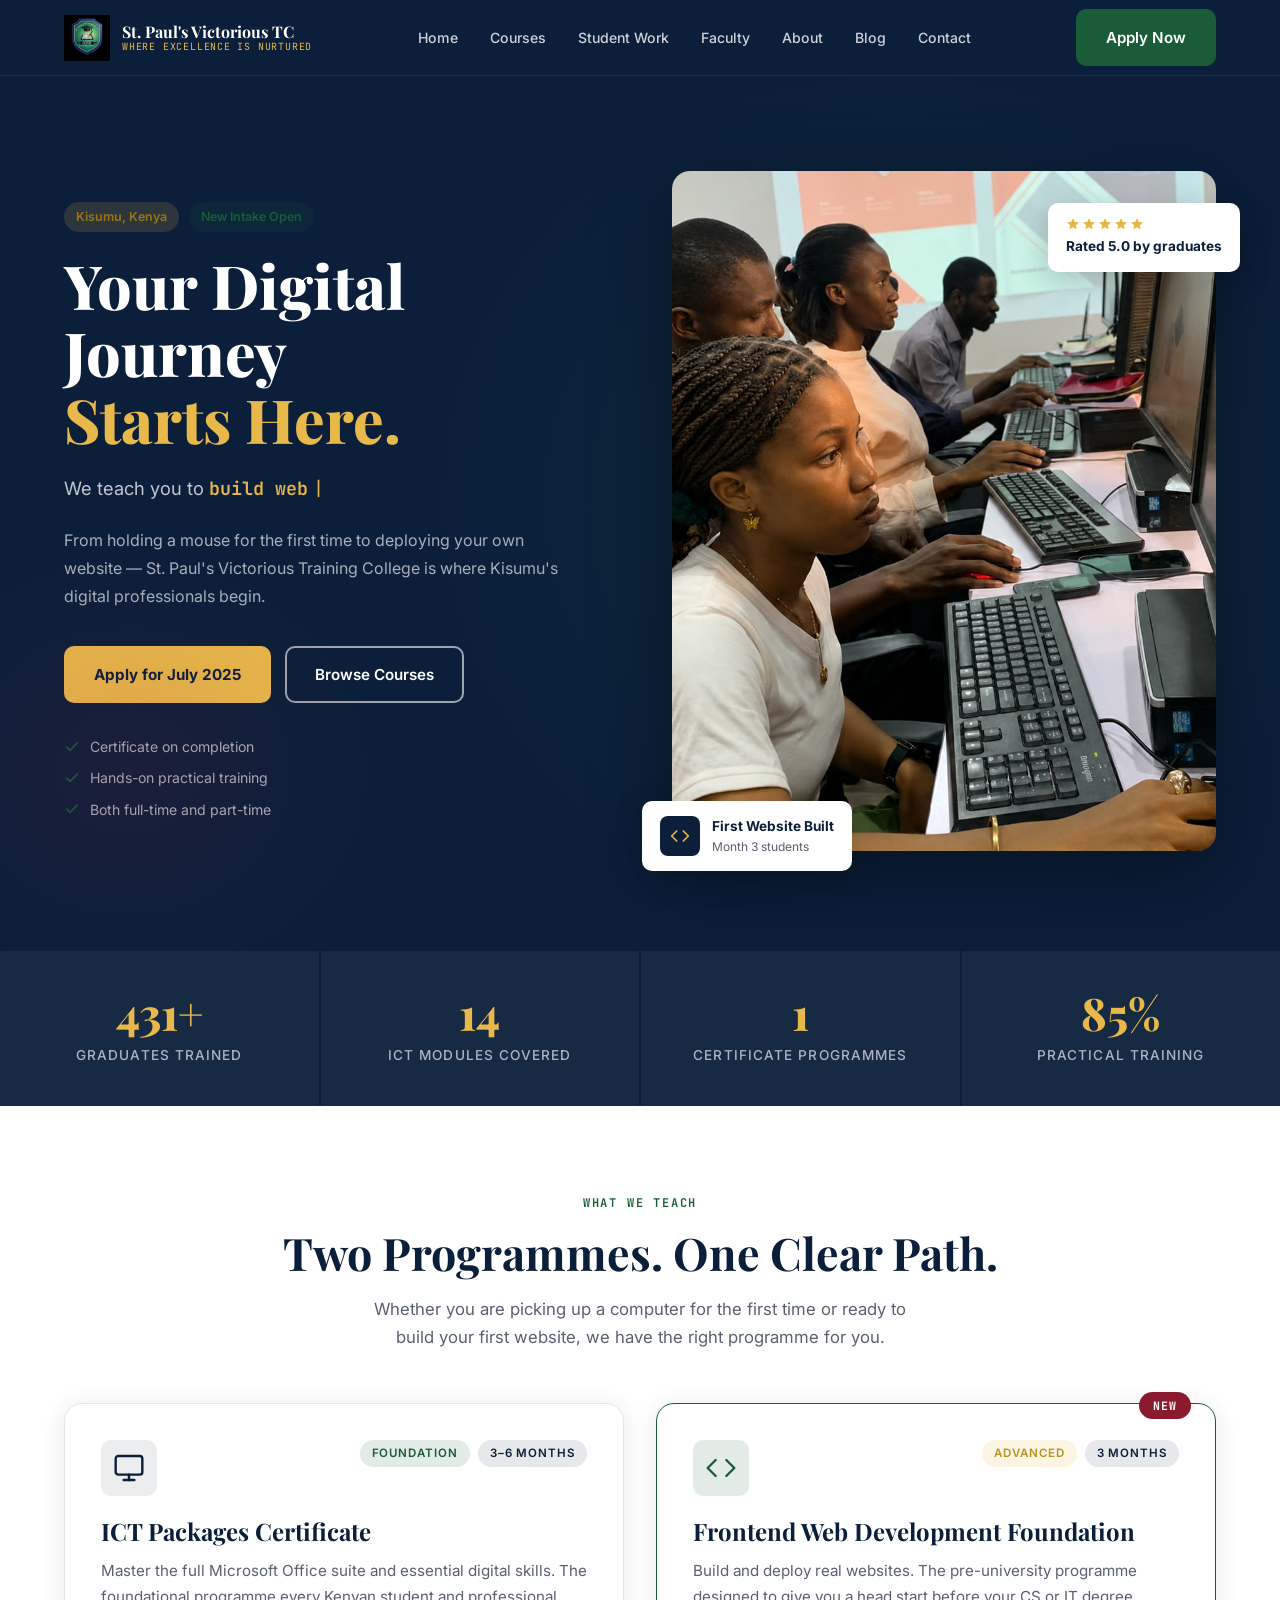
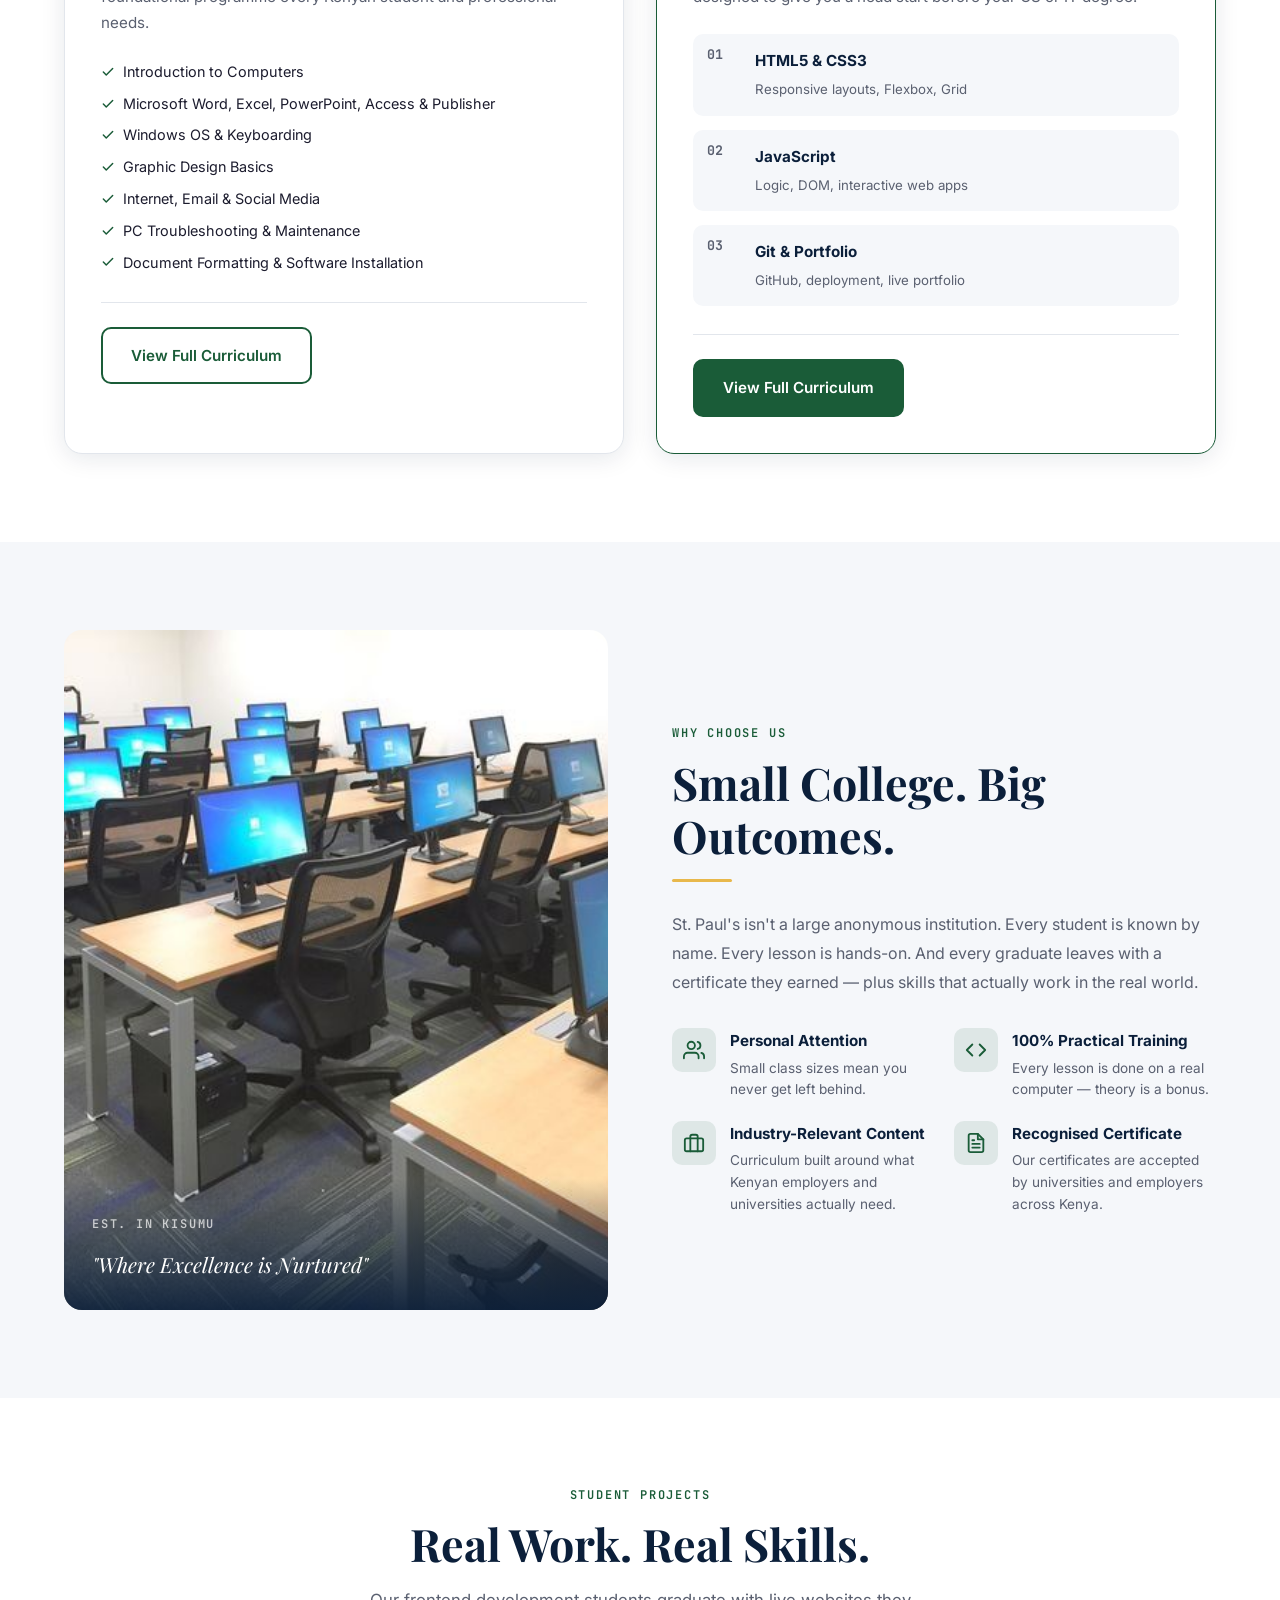
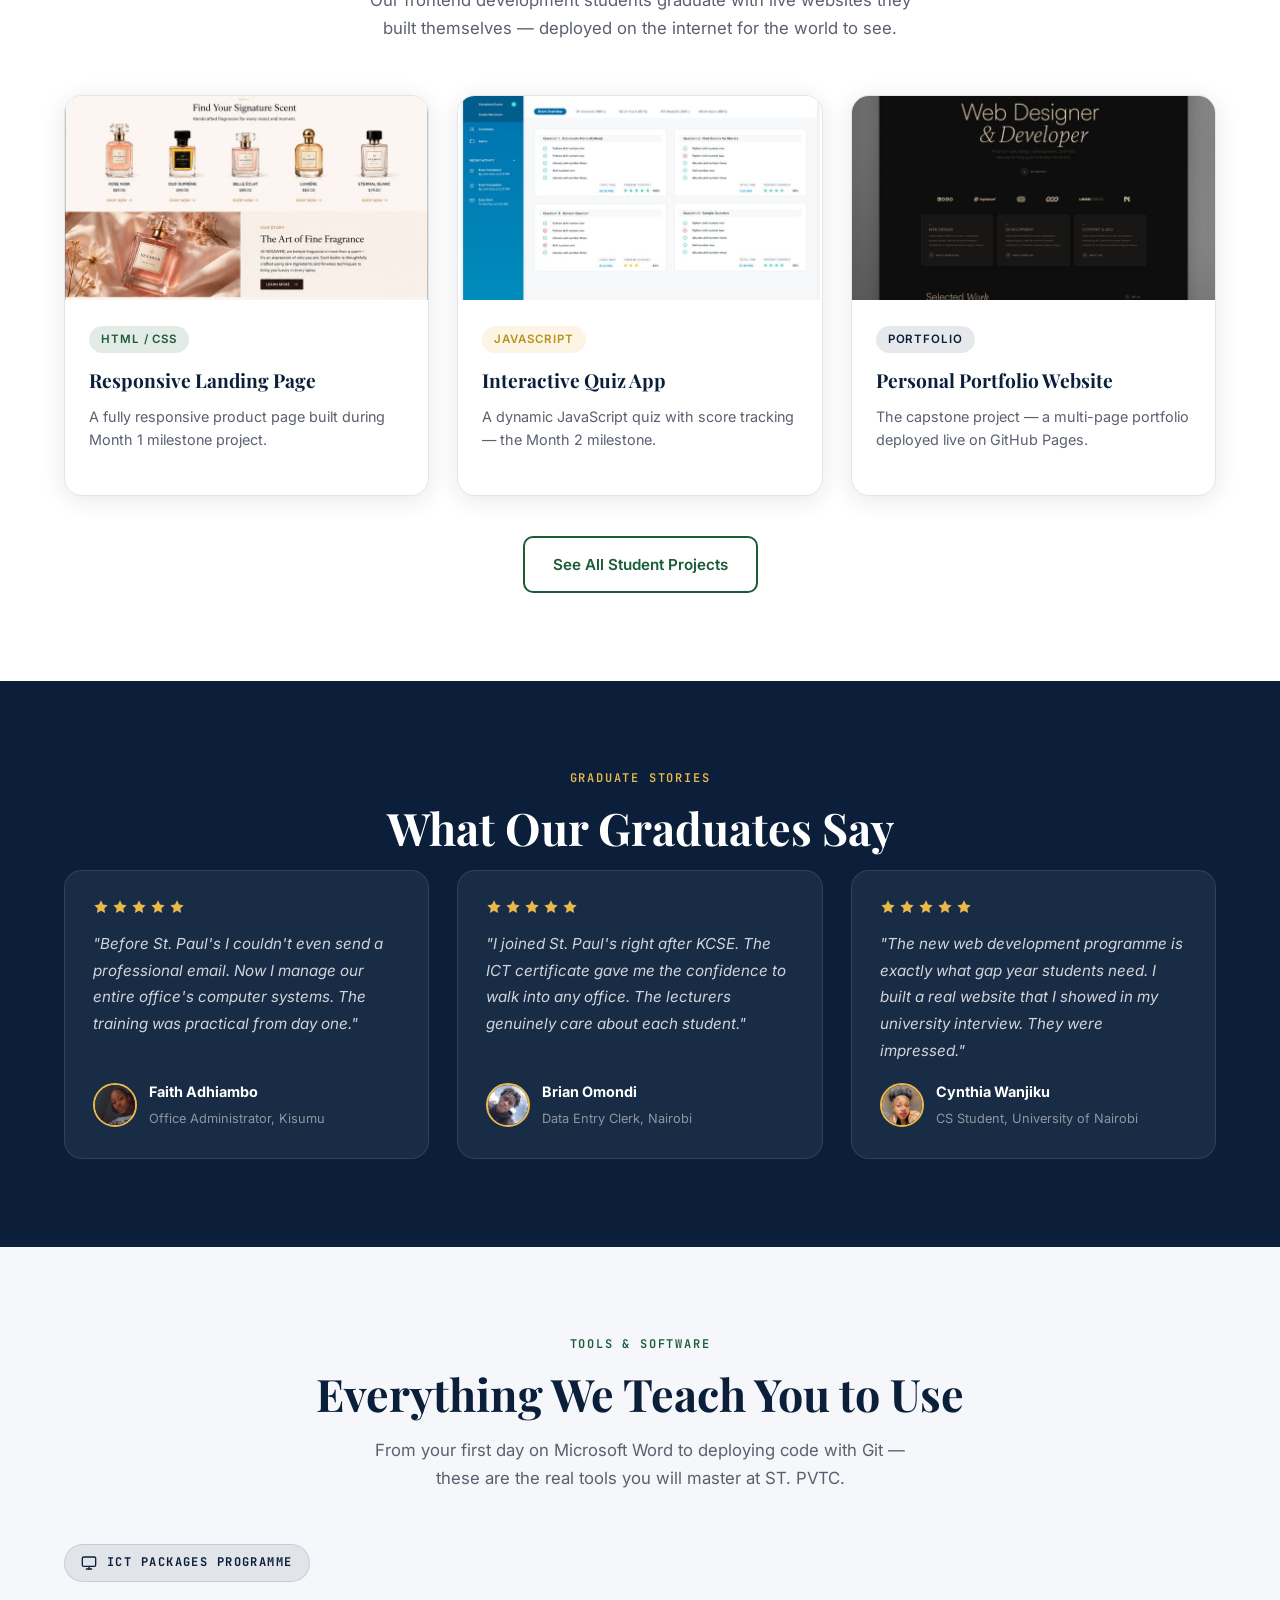
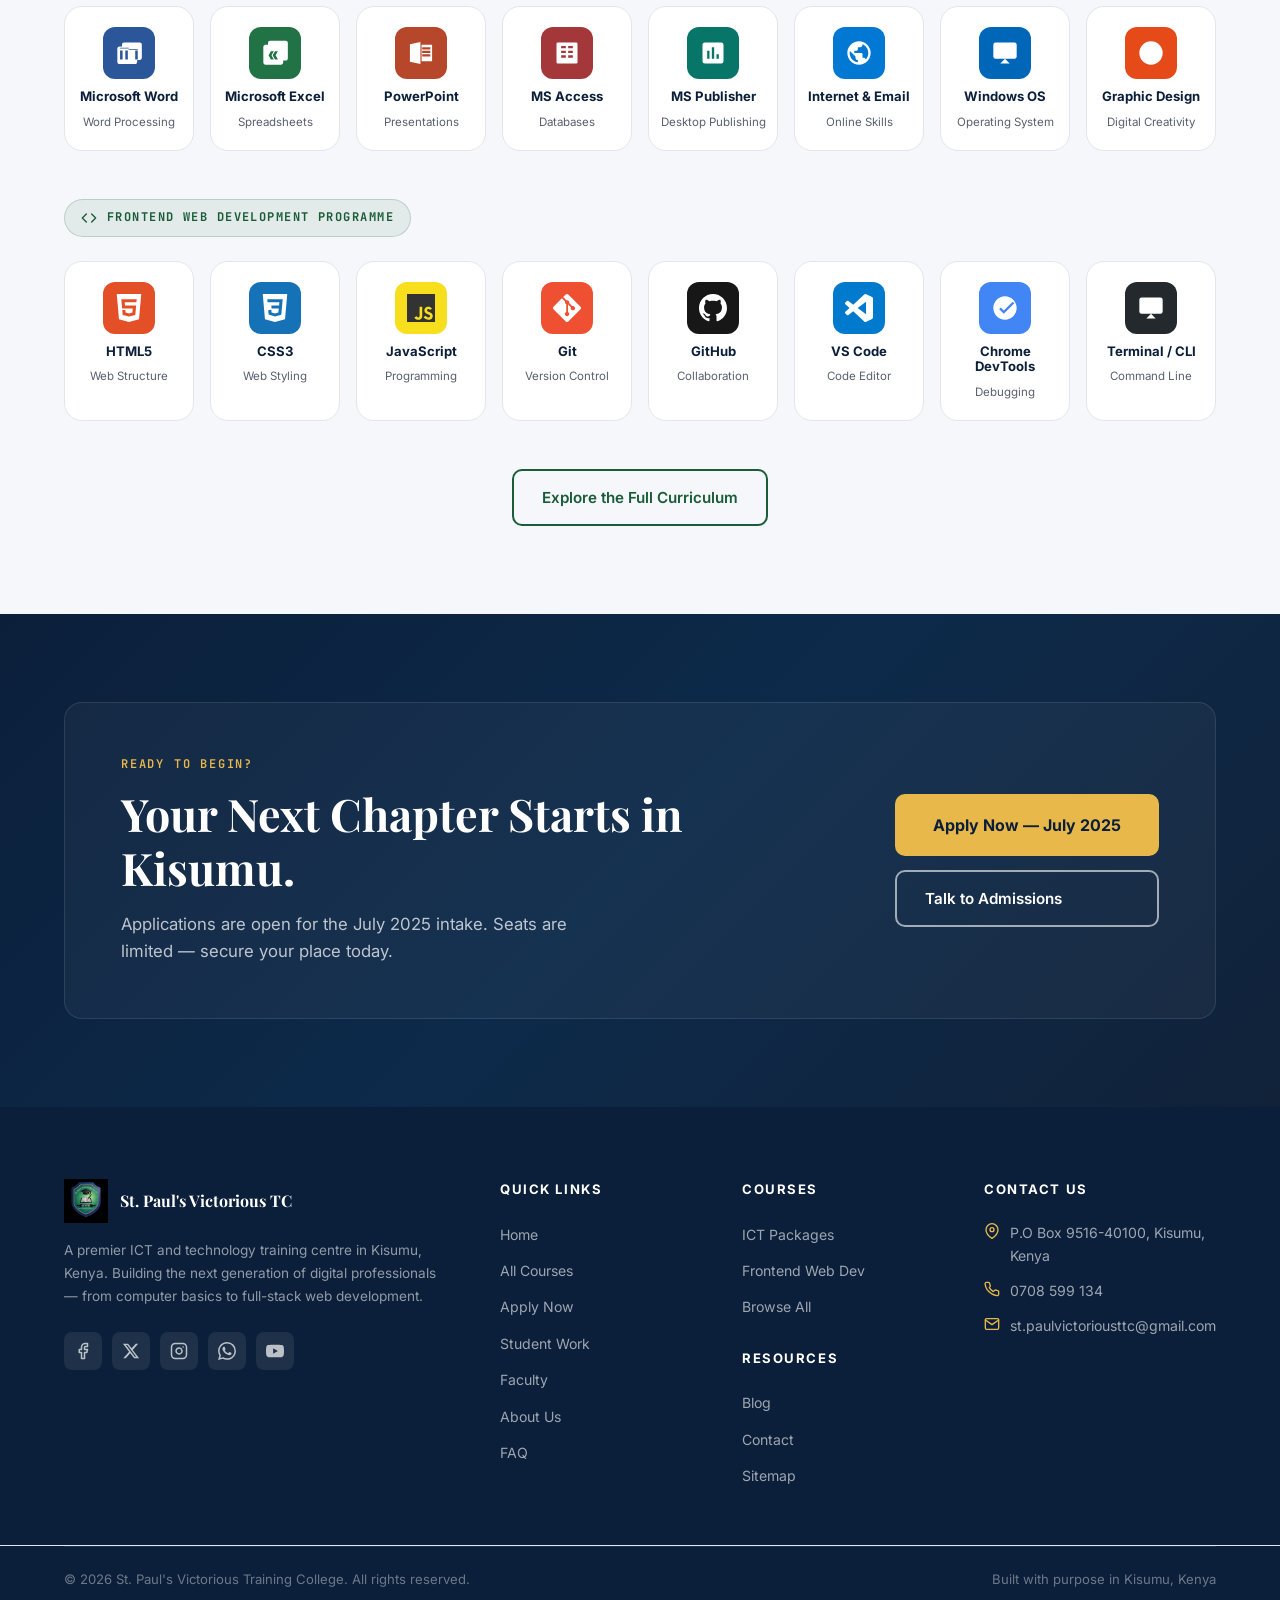
==== index.html @ 4e2abb8d "Initial commit: ST. PVTC website" ====
<!DOCTYPE html>
<html lang="en">
<head>
  <meta charset="UTF-8">
  <meta name="viewport" content="width=device-width, initial-scale=1.0">
  <meta name="description" content="St. Paul's Victorious Training College — Kisumu's premier ICT and web development training centre. Learn computer packages, frontend web development, and digital skills. Where Excellence is Nurtured.">
  <meta name="keywords" content="computer training Kisumu, ICT courses Kenya, web development course Kisumu, frontend development training, computer packages Kisumu, St Paul's Victorious Training College">
  <meta name="author" content="St. Paul's Victorious Training College">
  <meta property="og:title" content="St. Paul's Victorious Training College | ICT & Web Development Training, Kisumu">
  <meta property="og:description" content="From computer basics to building real websites. Kisumu's most ambitious training centre for digital skills and web development.">
  <meta property="og:type" content="website">
  <meta property="og:url" content="https://stpvtc.ac.ke">
  <meta name="robots" content="index, follow">
  <link rel="canonical" href="https://stpvtc.ac.ke">
  <title>St. Paul's Victorious Training College | ICT & Web Development Training, Kisumu</title>
  <link rel="icon" type="image/png" href="images/badge.png">
  <link rel="stylesheet" href="css/global.css">
  <link rel="stylesheet" href="css/home.css">
  <script type="application/ld+json">
  {
    "@context": "https://schema.org",
    "@type": "EducationalOrganization",
    "name": "St. Paul's Victorious Training College",
    "alternateName": "ST. PVTC",
    "url": "https://stpvtc.ac.ke",
    "logo": "https://stpvtc.ac.ke/images/badge.png",
    "description": "Premier ICT and web development training centre in Kisumu, Kenya.",
    "address": {
      "@type": "PostalAddress",
      "streetAddress": "P.O Box 9516-40100",
      "addressLocality": "Kisumu",
      "addressCountry": "KE"
    },
    "telephone": "+254708599134",
    "email": "st.paulvictoriousttc@gmail.com",
    "sameAs": ["FACEBOOK_URL", "INSTAGRAM_URL", "TWITTER_URL"]
  }
  </script>
</head>
<body>

<div id="nav-placeholder"></div>

<!-- ══════════ HERO ══════════ -->
<section class="hero" aria-label="Hero section">
  <div class="hero__bg" aria-hidden="true"></div>
  <div class="container hero__inner">
    <div class="hero__content">
      <div class="hero__badge">
        <span class="badge badge--gold">Kisumu, Kenya</span>
        <span class="badge badge--green">New Intake Open</span>
      </div>
      <h1 class="hero__title">
        Your Digital Journey<br>
        <span class="hero__title-accent">Starts Here.</span>
      </h1>
      <p class="hero__typewriter-wrap">
        <span class="hero__typewriter-prefix">We teach you to </span>
        <span id="heroTypewriter" class="hero__typewriter" aria-live="polite"></span>
        <span class="hero__cursor" aria-hidden="true">|</span>
      </p>
      <p class="hero__sub">From holding a mouse for the first time to deploying your own website — St. Paul's Victorious Training College is where Kisumu's digital professionals begin.</p>
      <div class="hero__actions">
        <a href="pages/apply.html" class="btn btn-gold">Apply for July 2025</a>
        <a href="pages/courses.html" class="btn btn-outline">Browse Courses</a>
      </div>
      <div class="hero__trust">
        <div class="hero__trust-item">
          <svg width="16" height="16" viewBox="0 0 24 24" fill="none" stroke="currentColor" stroke-width="2.5" stroke-linecap="round" stroke-linejoin="round" aria-hidden="true"><polyline points="20 6 9 17 4 12"/></svg>
          <span>Certificate on completion</span>
        </div>
        <div class="hero__trust-item">
          <svg width="16" height="16" viewBox="0 0 24 24" fill="none" stroke="currentColor" stroke-width="2.5" stroke-linecap="round" stroke-linejoin="round" aria-hidden="true"><polyline points="20 6 9 17 4 12"/></svg>
          <span>Hands-on practical training</span>
        </div>
        <div class="hero__trust-item">
          <svg width="16" height="16" viewBox="0 0 24 24" fill="none" stroke="currentColor" stroke-width="2.5" stroke-linecap="round" stroke-linejoin="round" aria-hidden="true"><polyline points="20 6 9 17 4 12"/></svg>
          <span>Both full-time and part-time</span>
        </div>
      </div>
    </div>
    <div class="hero__visual" aria-hidden="true">
      <div class="hero__img-wrap">
        <img src="images/hero-student.jpg" alt="Student learning web development at St. Paul's Victorious Training College" class="hero__img" loading="eager">
        <div class="hero__float-card hero__float-card--1">
          <div class="hero__float-icon">
            <svg width="20" height="20" viewBox="0 0 24 24" fill="none" stroke="currentColor" stroke-width="2" stroke-linecap="round" stroke-linejoin="round"><polyline points="16 18 22 12 16 6"/><polyline points="8 6 2 12 8 18"/></svg>
          </div>
          <div>
            <div class="hero__float-label">First Website Built</div>
            <div class="hero__float-sub">Month 3 students</div>
          </div>
        </div>
        <div class="hero__float-card hero__float-card--2">
          <div class="hero__float-stars" aria-label="5 stars">
            <svg width="14" height="14" viewBox="0 0 24 24" fill="#E8B84B" aria-hidden="true"><polygon points="12 2 15.09 8.26 22 9.27 17 14.14 18.18 21.02 12 17.77 5.82 21.02 7 14.14 2 9.27 8.91 8.26 12 2"/></svg>
            <svg width="14" height="14" viewBox="0 0 24 24" fill="#E8B84B" aria-hidden="true"><polygon points="12 2 15.09 8.26 22 9.27 17 14.14 18.18 21.02 12 17.77 5.82 21.02 7 14.14 2 9.27 8.91 8.26 12 2"/></svg>
            <svg width="14" height="14" viewBox="0 0 24 24" fill="#E8B84B" aria-hidden="true"><polygon points="12 2 15.09 8.26 22 9.27 17 14.14 18.18 21.02 12 17.77 5.82 21.02 7 14.14 2 9.27 8.91 8.26 12 2"/></svg>
            <svg width="14" height="14" viewBox="0 0 24 24" fill="#E8B84B" aria-hidden="true"><polygon points="12 2 15.09 8.26 22 9.27 17 14.14 18.18 21.02 12 17.77 5.82 21.02 7 14.14 2 9.27 8.91 8.26 12 2"/></svg>
            <svg width="14" height="14" viewBox="0 0 24 24" fill="#E8B84B" aria-hidden="true"><polygon points="12 2 15.09 8.26 22 9.27 17 14.14 18.18 21.02 12 17.77 5.82 21.02 7 14.14 2 9.27 8.91 8.26 12 2"/></svg>
          </div>
          <div class="hero__float-label">Rated 5.0 by graduates</div>
        </div>
      </div>
    </div>
  </div>
</section>

<!-- ══════════ STATS ══════════ -->
<section class="section--navy" aria-label="Key statistics">
  <div class="stats-grid">
    <div class="stat-item">
      <div class="stat-item__number" data-count="500" data-suffix="+">0+</div>
      <div class="stat-item__label">Graduates Trained</div>
    </div>
    <div class="stat-item">
      <div class="stat-item__number" data-count="17">0</div>
      <div class="stat-item__label">ICT Modules Covered</div>
    </div>
    <div class="stat-item">
      <div class="stat-item__number" data-count="2">0</div>
      <div class="stat-item__label">Certificate Programmes</div>
    </div>
    <div class="stat-item">
      <div class="stat-item__number" data-count="100" data-suffix="%">0%</div>
      <div class="stat-item__label">Practical Training</div>
    </div>
  </div>
</section>

<!-- ══════════ COURSES ══════════ -->
<section class="section" id="courses" aria-labelledby="courses-heading">
  <div class="container">
    <div class="text-center">
      <span class="eyebrow">What We Teach</span>
      <h2 class="section-title" id="courses-heading">Two Programmes. One Clear Path.</h2>
      <p class="section-subtitle">Whether you are picking up a computer for the first time or ready to build your first website, we have the right programme for you.</p>
    </div>
    <div class="courses-showcase">
      <!-- ICT Packages -->
      <article class="course-card course-card--ict" data-reveal>
        <div class="course-card__header">
          <div class="course-card__icon" aria-hidden="true">
            <svg width="32" height="32" viewBox="0 0 24 24" fill="none" stroke="currentColor" stroke-width="1.8" stroke-linecap="round" stroke-linejoin="round"><rect x="2" y="3" width="20" height="14" rx="2"/><line x1="8" y1="21" x2="16" y2="21"/><line x1="12" y1="17" x2="12" y2="21"/></svg>
          </div>
          <div class="course-card__meta">
            <span class="card__tag card__tag--green">Foundation</span>
            <span class="card__tag card__tag--navy">3–6 Months</span>
          </div>
        </div>
        <h3 class="course-card__title">ICT Packages Certificate</h3>
        <p class="course-card__desc">Master the full Microsoft Office suite and essential digital skills. The foundational programme every Kenyan student and professional needs.</p>
        <ul class="course-card__modules" aria-label="Course modules">
          <li><svg width="14" height="14" viewBox="0 0 24 24" fill="none" stroke="currentColor" stroke-width="2.5" stroke-linecap="round" stroke-linejoin="round" aria-hidden="true"><polyline points="20 6 9 17 4 12"/></svg> Introduction to Computers</li>
          <li><svg width="14" height="14" viewBox="0 0 24 24" fill="none" stroke="currentColor" stroke-width="2.5" stroke-linecap="round" stroke-linejoin="round" aria-hidden="true"><polyline points="20 6 9 17 4 12"/></svg> Microsoft Word, Excel, PowerPoint, Access &amp; Publisher</li>
          <li><svg width="14" height="14" viewBox="0 0 24 24" fill="none" stroke="currentColor" stroke-width="2.5" stroke-linecap="round" stroke-linejoin="round" aria-hidden="true"><polyline points="20 6 9 17 4 12"/></svg> Windows OS &amp; Keyboarding</li>
          <li><svg width="14" height="14" viewBox="0 0 24 24" fill="none" stroke="currentColor" stroke-width="2.5" stroke-linecap="round" stroke-linejoin="round" aria-hidden="true"><polyline points="20 6 9 17 4 12"/></svg> Graphic Design Basics</li>
          <li><svg width="14" height="14" viewBox="0 0 24 24" fill="none" stroke="currentColor" stroke-width="2.5" stroke-linecap="round" stroke-linejoin="round" aria-hidden="true"><polyline points="20 6 9 17 4 12"/></svg> Internet, Email &amp; Social Media</li>
          <li><svg width="14" height="14" viewBox="0 0 24 24" fill="none" stroke="currentColor" stroke-width="2.5" stroke-linecap="round" stroke-linejoin="round" aria-hidden="true"><polyline points="20 6 9 17 4 12"/></svg> PC Troubleshooting &amp; Maintenance</li>
          <li><svg width="14" height="14" viewBox="0 0 24 24" fill="none" stroke="currentColor" stroke-width="2.5" stroke-linecap="round" stroke-linejoin="round" aria-hidden="true"><polyline points="20 6 9 17 4 12"/></svg> Document Formatting &amp; Software Installation</li>
        </ul>
        <div class="course-card__footer">
          <a href="pages/course-detail.html?course=ict-packages" class="btn btn-ghost">View Full Curriculum</a>
        </div>
      </article>
      <!-- Frontend Dev -->
      <article class="course-card course-card--dev" data-reveal>
        <div class="course-card__new-badge" aria-label="New course">NEW</div>
        <div class="course-card__header">
          <div class="course-card__icon course-card__icon--dev" aria-hidden="true">
            <svg width="32" height="32" viewBox="0 0 24 24" fill="none" stroke="currentColor" stroke-width="1.8" stroke-linecap="round" stroke-linejoin="round"><polyline points="16 18 22 12 16 6"/><polyline points="8 6 2 12 8 18"/></svg>
          </div>
          <div class="course-card__meta">
            <span class="card__tag card__tag--gold">Advanced</span>
            <span class="card__tag card__tag--navy">3 Months</span>
          </div>
        </div>
        <h3 class="course-card__title">Frontend Web Development Foundation</h3>
        <p class="course-card__desc">Build and deploy real websites. The pre-university programme designed to give you a head start before your CS or IT degree.</p>
        <div class="course-card__months">
          <div class="course-month">
            <span class="course-month__num">01</span>
            <div>
              <strong>HTML5 &amp; CSS3</strong>
              <span>Responsive layouts, Flexbox, Grid</span>
            </div>
          </div>
          <div class="course-month">
            <span class="course-month__num">02</span>
            <div>
              <strong>JavaScript</strong>
              <span>Logic, DOM, interactive web apps</span>
            </div>
          </div>
          <div class="course-month">
            <span class="course-month__num">03</span>
            <div>
              <strong>Git &amp; Portfolio</strong>
              <span>GitHub, deployment, live portfolio</span>
            </div>
          </div>
        </div>
        <div class="course-card__footer">
          <a href="pages/course-detail.html?course=frontend-dev" class="btn btn-primary">View Full Curriculum</a>
        </div>
      </article>
    </div>
  </div>
</section>

<!-- ══════════ WHY ST. PAUL'S ══════════ -->
<section class="section section--alt" aria-labelledby="why-heading">
  <div class="container">
    <div class="why-grid">
      <div class="why-image" data-reveal>
        <img src="images/about-classroom.jpg" alt="Students learning at St. Paul's Victorious Training College classroom" loading="lazy">
        <div class="why-image__overlay">
          <span class="eyebrow eyebrow--white">Est. in Kisumu</span>
          <p class="why-image__quote">"Where Excellence is Nurtured"</p>
        </div>
      </div>
      <div class="why-content" data-reveal>
        <span class="eyebrow">Why Choose Us</span>
        <h2 class="section-title" id="why-heading">Small College. Big Outcomes.</h2>
        <div class="divider--gold"></div>
        <p style="color:var(--text-muted); margin-bottom: 32px; line-height:1.8;">St. Paul's isn't a large anonymous institution. Every student is known by name. Every lesson is hands-on. And every graduate leaves with a certificate they earned — plus skills that actually work in the real world.</p>
        <div class="why-features">
          <div class="why-feature">
            <div class="why-feature__icon" aria-hidden="true">
              <svg width="22" height="22" viewBox="0 0 24 24" fill="none" stroke="currentColor" stroke-width="2" stroke-linecap="round" stroke-linejoin="round"><path d="M17 21v-2a4 4 0 0 0-4-4H5a4 4 0 0 0-4 4v2"/><circle cx="9" cy="7" r="4"/><path d="M23 21v-2a4 4 0 0 0-3-3.87"/><path d="M16 3.13a4 4 0 0 1 0 7.75"/></svg>
            </div>
            <div>
              <strong>Personal Attention</strong>
              <p>Small class sizes mean you never get left behind.</p>
            </div>
          </div>
          <div class="why-feature">
            <div class="why-feature__icon" aria-hidden="true">
              <svg width="22" height="22" viewBox="0 0 24 24" fill="none" stroke="currentColor" stroke-width="2" stroke-linecap="round" stroke-linejoin="round"><polyline points="16 18 22 12 16 6"/><polyline points="8 6 2 12 8 18"/></svg>
            </div>
            <div>
              <strong>100% Practical Training</strong>
              <p>Every lesson is done on a real computer — theory is a bonus.</p>
            </div>
          </div>
          <div class="why-feature">
            <div class="why-feature__icon" aria-hidden="true">
              <svg width="22" height="22" viewBox="0 0 24 24" fill="none" stroke="currentColor" stroke-width="2" stroke-linecap="round" stroke-linejoin="round"><rect x="2" y="7" width="20" height="14" rx="2"/><path d="M16 21V5a2 2 0 0 0-2-2h-4a2 2 0 0 0-2 2v16"/></svg>
            </div>
            <div>
              <strong>Industry-Relevant Content</strong>
              <p>Curriculum built around what Kenyan employers and universities actually need.</p>
            </div>
          </div>
          <div class="why-feature">
            <div class="why-feature__icon" aria-hidden="true">
              <svg width="22" height="22" viewBox="0 0 24 24" fill="none" stroke="currentColor" stroke-width="2" stroke-linecap="round" stroke-linejoin="round"><path d="M14 2H6a2 2 0 0 0-2 2v16a2 2 0 0 0 2 2h12a2 2 0 0 0 2-2V8z"/><polyline points="14 2 14 8 20 8"/><line x1="16" y1="13" x2="8" y2="13"/><line x1="16" y1="17" x2="8" y2="17"/><polyline points="10 9 9 9 8 9"/></svg>
            </div>
            <div>
              <strong>Recognised Certificate</strong>
              <p>Our certificates are accepted by universities and employers across Kenya.</p>
            </div>
          </div>
        </div>
      </div>
    </div>
  </div>
</section>

<!-- ══════════ STUDENT WORK PREVIEW ══════════ -->
<section class="section" aria-labelledby="work-heading">
  <div class="container">
    <div class="text-center">
      <span class="eyebrow">Student Projects</span>
      <h2 class="section-title" id="work-heading">Real Work. Real Skills.</h2>
      <p class="section-subtitle">Our frontend development students graduate with live websites they built themselves — deployed on the internet for the world to see.</p>
    </div>
    <div class="grid-3 work-preview-grid">
      <article class="card" data-reveal>
        <div class="card__img-wrap">
          <img src="images/project-1.jpg" alt="Student project: responsive landing page built at St. Paul's" class="card__img" loading="lazy">
          <div class="card__img-overlay">
            <a href="pages/student-work.html" class="btn btn-outline" style="padding:10px 20px; font-size:0.85rem;">View Project</a>
          </div>
        </div>
        <div class="card__body">
          <span class="card__tag card__tag--green">HTML / CSS</span>
          <h3 class="card__title">Responsive Landing Page</h3>
          <p class="card__text">A fully responsive product page built during Month 1 milestone project.</p>
        </div>
      </article>
      <article class="card" data-reveal>
        <div class="card__img-wrap">
          <img src="images/project-2.jpg" alt="Student project: JavaScript quiz app built at St. Paul's" class="card__img" loading="lazy">
          <div class="card__img-overlay">
            <a href="pages/student-work.html" class="btn btn-outline" style="padding:10px 20px; font-size:0.85rem;">View Project</a>
          </div>
        </div>
        <div class="card__body">
          <span class="card__tag card__tag--gold">JavaScript</span>
          <h3 class="card__title">Interactive Quiz App</h3>
          <p class="card__text">A dynamic JavaScript quiz with score tracking — the Month 2 milestone.</p>
        </div>
      </article>
      <article class="card" data-reveal>
        <div class="card__img-wrap">
          <img src="images/project-3.jpg" alt="Student project: personal portfolio website built at St. Paul's" class="card__img" loading="lazy">
          <div class="card__img-overlay">
            <a href="pages/student-work.html" class="btn btn-outline" style="padding:10px 20px; font-size:0.85rem;">View Project</a>
          </div>
        </div>
        <div class="card__body">
          <span class="card__tag card__tag--navy">Portfolio</span>
          <h3 class="card__title">Personal Portfolio Website</h3>
          <p class="card__text">The capstone project — a multi-page portfolio deployed live on GitHub Pages.</p>
        </div>
      </article>
    </div>
    <div class="text-center" style="margin-top:40px">
      <a href="pages/student-work.html" class="btn btn-ghost">See All Student Projects</a>
    </div>
  </div>
</section>

<!-- ══════════ TESTIMONIALS ══════════ -->
<section class="section section--navy" aria-labelledby="testimonials-heading">
  <div class="container">
    <div class="text-center">
      <span class="eyebrow eyebrow--gold">Graduate Stories</span>
      <h2 class="section-title section-title--white" id="testimonials-heading">What Our Graduates Say</h2>
    </div>
    <div class="grid-3 testimonials-grid">
      <blockquote class="testimonial-card" data-reveal>
        <div class="testimonial-card__stars" aria-label="5 stars">
          <svg width="16" height="16" viewBox="0 0 24 24" fill="#E8B84B" aria-hidden="true"><polygon points="12 2 15.09 8.26 22 9.27 17 14.14 18.18 21.02 12 17.77 5.82 21.02 7 14.14 2 9.27 8.91 8.26 12 2"/></svg>
          <svg width="16" height="16" viewBox="0 0 24 24" fill="#E8B84B" aria-hidden="true"><polygon points="12 2 15.09 8.26 22 9.27 17 14.14 18.18 21.02 12 17.77 5.82 21.02 7 14.14 2 9.27 8.91 8.26 12 2"/></svg>
          <svg width="16" height="16" viewBox="0 0 24 24" fill="#E8B84B" aria-hidden="true"><polygon points="12 2 15.09 8.26 22 9.27 17 14.14 18.18 21.02 12 17.77 5.82 21.02 7 14.14 2 9.27 8.91 8.26 12 2"/></svg>
          <svg width="16" height="16" viewBox="0 0 24 24" fill="#E8B84B" aria-hidden="true"><polygon points="12 2 15.09 8.26 22 9.27 17 14.14 18.18 21.02 12 17.77 5.82 21.02 7 14.14 2 9.27 8.91 8.26 12 2"/></svg>
          <svg width="16" height="16" viewBox="0 0 24 24" fill="#E8B84B" aria-hidden="true"><polygon points="12 2 15.09 8.26 22 9.27 17 14.14 18.18 21.02 12 17.77 5.82 21.02 7 14.14 2 9.27 8.91 8.26 12 2"/></svg>
        </div>
        <p>"Before St. Paul's I couldn't even send a professional email. Now I manage our entire office's computer systems. The training was practical from day one."</p>
        <footer class="testimonial-card__author">
          <img src="images/testimonial-1.jpg" alt="Photo of Faith Adhiambo" loading="lazy">
          <div>
            <strong>Faith Adhiambo</strong>
            <span>Office Administrator, Kisumu</span>
          </div>
        </footer>
      </blockquote>
      <blockquote class="testimonial-card" data-reveal>
        <div class="testimonial-card__stars" aria-label="5 stars">
          <svg width="16" height="16" viewBox="0 0 24 24" fill="#E8B84B" aria-hidden="true"><polygon points="12 2 15.09 8.26 22 9.27 17 14.14 18.18 21.02 12 17.77 5.82 21.02 7 14.14 2 9.27 8.91 8.26 12 2"/></svg>
          <svg width="16" height="16" viewBox="0 0 24 24" fill="#E8B84B" aria-hidden="true"><polygon points="12 2 15.09 8.26 22 9.27 17 14.14 18.18 21.02 12 17.77 5.82 21.02 7 14.14 2 9.27 8.91 8.26 12 2"/></svg>
          <svg width="16" height="16" viewBox="0 0 24 24" fill="#E8B84B" aria-hidden="true"><polygon points="12 2 15.09 8.26 22 9.27 17 14.14 18.18 21.02 12 17.77 5.82 21.02 7 14.14 2 9.27 8.91 8.26 12 2"/></svg>
          <svg width="16" height="16" viewBox="0 0 24 24" fill="#E8B84B" aria-hidden="true"><polygon points="12 2 15.09 8.26 22 9.27 17 14.14 18.18 21.02 12 17.77 5.82 21.02 7 14.14 2 9.27 8.91 8.26 12 2"/></svg>
          <svg width="16" height="16" viewBox="0 0 24 24" fill="#E8B84B" aria-hidden="true"><polygon points="12 2 15.09 8.26 22 9.27 17 14.14 18.18 21.02 12 17.77 5.82 21.02 7 14.14 2 9.27 8.91 8.26 12 2"/></svg>
        </div>
        <p>"I joined St. Paul's right after KCSE. The ICT certificate gave me the confidence to walk into any office. The lecturers genuinely care about each student."</p>
        <footer class="testimonial-card__author">
          <img src="images/testimonial-2.jpg" alt="Photo of Brian Omondi" loading="lazy">
          <div>
            <strong>Brian Omondi</strong>
            <span>Data Entry Clerk, Nairobi</span>
          </div>
        </footer>
      </blockquote>
      <blockquote class="testimonial-card" data-reveal>
        <div class="testimonial-card__stars" aria-label="5 stars">
          <svg width="16" height="16" viewBox="0 0 24 24" fill="#E8B84B" aria-hidden="true"><polygon points="12 2 15.09 8.26 22 9.27 17 14.14 18.18 21.02 12 17.77 5.82 21.02 7 14.14 2 9.27 8.91 8.26 12 2"/></svg>
          <svg width="16" height="16" viewBox="0 0 24 24" fill="#E8B84B" aria-hidden="true"><polygon points="12 2 15.09 8.26 22 9.27 17 14.14 18.18 21.02 12 17.77 5.82 21.02 7 14.14 2 9.27 8.91 8.26 12 2"/></svg>
          <svg width="16" height="16" viewBox="0 0 24 24" fill="#E8B84B" aria-hidden="true"><polygon points="12 2 15.09 8.26 22 9.27 17 14.14 18.18 21.02 12 17.77 5.82 21.02 7 14.14 2 9.27 8.91 8.26 12 2"/></svg>
          <svg width="16" height="16" viewBox="0 0 24 24" fill="#E8B84B" aria-hidden="true"><polygon points="12 2 15.09 8.26 22 9.27 17 14.14 18.18 21.02 12 17.77 5.82 21.02 7 14.14 2 9.27 8.91 8.26 12 2"/></svg>
          <svg width="16" height="16" viewBox="0 0 24 24" fill="#E8B84B" aria-hidden="true"><polygon points="12 2 15.09 8.26 22 9.27 17 14.14 18.18 21.02 12 17.77 5.82 21.02 7 14.14 2 9.27 8.91 8.26 12 2"/></svg>
        </div>
        <p>"The new web development programme is exactly what gap year students need. I built a real website that I showed in my university interview. They were impressed."</p>
        <footer class="testimonial-card__author">
          <img src="images/testimonial-3.jpg" alt="Photo of Cynthia Wanjiku" loading="lazy">
          <div>
            <strong>Cynthia Wanjiku</strong>
            <span>CS Student, University of Nairobi</span>
          </div>
        </footer>
      </blockquote>
    </div>
  </div>
</section>

<!-- ══════════ TECH STACK WE TEACH ══════════ -->
<section class="section section--alt" aria-labelledby="stack-heading">
  <div class="container">
    <div class="text-center">
      <span class="eyebrow">Tools &amp; Software</span>
      <h2 class="section-title" id="stack-heading">Everything We Teach You to Use</h2>
      <p class="section-subtitle">From your first day on Microsoft Word to deploying code with Git — these are the real tools you will master at ST. PVTC.</p>
    </div>

    <!-- ICT Packages Tools -->
    <div class="stack-category" data-reveal>
      <div class="stack-category__label">
        <svg width="16" height="16" viewBox="0 0 24 24" fill="none" stroke="currentColor" stroke-width="2" stroke-linecap="round" stroke-linejoin="round" aria-hidden="true"><rect x="2" y="3" width="20" height="14" rx="2"/><line x1="8" y1="21" x2="16" y2="21"/><line x1="12" y1="17" x2="12" y2="21"/></svg>
        ICT Packages Programme
      </div>
      <div class="stack-tools-grid">

        <div class="stack-tool">
          <div class="stack-tool__icon" style="background:#2b579a;">
            <svg viewBox="0 0 24 24" fill="white" aria-hidden="true"><path d="M21.17 3H7.83C6.82 3 6 3.82 6 4.83v1.67H3.83C2.82 6.5 2 7.32 2 8.33v11.34C2 20.68 2.82 21.5 3.83 21.5h13.34c1.01 0 1.83-.82 1.83-1.83v-1.67H21.17c1.01 0 1.83-.82 1.83-1.83V4.83C23 3.82 22.18 3 21.17 3zM6.5 17.67H4.33V9.83H6.5v7.84zM11 17.67H8.83V9.83H11v7.84zM11.83 8.17H4V7.5h7.83v.67zm7.67 9.5H17.33V9.83H19.5v7.84zm0-8.5h-7.83V8.5H19.5v.67z"/></svg>
          </div>
          <span class="stack-tool__name">Microsoft Word</span>
          <span class="stack-tool__sub">Word Processing</span>
        </div>

        <div class="stack-tool">
          <div class="stack-tool__icon" style="background:#217346;">
            <svg viewBox="0 0 24 24" fill="white" aria-hidden="true"><path d="M21.17 1.5H7.83C6.82 1.5 6 2.32 6 3.33V5H3.83C2.82 5 2 5.82 2 6.83v13.34C2 21.18 2.82 22 3.83 22h13.34c1.01 0 1.83-.82 1.83-1.83V18.5H21.17c1.01 0 1.83-.82 1.83-1.83V3.33c0-1.01-.82-1.83-1.83-1.83zM8.5 17.5l-2-3.5 2-3.5H11l-2 3.5 2 3.5H8.5zm6 0h-2.5l-2-3.5 2-3.5H14.5l-2 3.5 2 3.5z"/></svg>
          </div>
          <span class="stack-tool__name">Microsoft Excel</span>
          <span class="stack-tool__sub">Spreadsheets</span>
        </div>

        <div class="stack-tool">
          <div class="stack-tool__icon" style="background:#b7472a;">
            <svg viewBox="0 0 24 24" fill="white" aria-hidden="true"><path d="M2.5 4.5v15l9 2V2.5l-9 2zm10 .5v14h9V5h-9zM13 7h7v2h-7V7zm0 3h7v2h-7v-2zm0 3h7v2h-7v-2z"/></svg>
          </div>
          <span class="stack-tool__name">PowerPoint</span>
          <span class="stack-tool__sub">Presentations</span>
        </div>

        <div class="stack-tool">
          <div class="stack-tool__icon" style="background:#a4373a;">
            <svg viewBox="0 0 24 24" fill="white" aria-hidden="true"><path d="M20 3H4a1 1 0 0 0-1 1v16a1 1 0 0 0 1 1h16a1 1 0 0 0 1-1V4a1 1 0 0 0-1-1zm-9 13H7v-2h4v2zm0-4H7v-2h4v2zm0-4H7V6h4v2zm6 8h-4v-2h4v2zm0-4h-4v-2h4v2zm0-4h-4V6h4v2z"/></svg>
          </div>
          <span class="stack-tool__name">MS Access</span>
          <span class="stack-tool__sub">Databases</span>
        </div>

        <div class="stack-tool">
          <div class="stack-tool__icon" style="background:#077568;">
            <svg viewBox="0 0 24 24" fill="white" aria-hidden="true"><path d="M19 3H5a2 2 0 0 0-2 2v14a2 2 0 0 0 2 2h14a2 2 0 0 0 2-2V5a2 2 0 0 0-2-2zM9 17H7v-7h2v7zm4 0h-2V7h2v10zm4 0h-2v-4h2v4z"/></svg>
          </div>
          <span class="stack-tool__name">MS Publisher</span>
          <span class="stack-tool__sub">Desktop Publishing</span>
        </div>

        <div class="stack-tool">
          <div class="stack-tool__icon" style="background:#0078d4;">
            <svg viewBox="0 0 24 24" fill="white" aria-hidden="true"><path d="M12 2C6.48 2 2 6.48 2 12s4.48 10 10 10 10-4.48 10-10S17.52 2 12 2zm-1 17.93c-3.95-.49-7-3.85-7-7.93 0-.62.08-1.21.21-1.79L9 15v1c0 1.1.9 2 2 2v1.93zm6.9-2.54c-.26-.81-1-1.39-1.9-1.39h-1v-3c0-.55-.45-1-1-1H8v-2h2c.55 0 1-.45 1-1V7h2c1.1 0 2-.9 2-2v-.41c2.93 1.19 5 4.06 5 7.41 0 2.08-.8 3.97-2.1 5.39z"/></svg>
          </div>
          <span class="stack-tool__name">Internet &amp; Email</span>
          <span class="stack-tool__sub">Online Skills</span>
        </div>

        <div class="stack-tool">
          <div class="stack-tool__icon" style="background:#0067b8;">
            <svg viewBox="0 0 24 24" fill="white" aria-hidden="true"><rect x="2" y="3" width="20" height="14" rx="2"/><polyline points="8 21 12 17 16 21"/></svg>
          </div>
          <span class="stack-tool__name">Windows OS</span>
          <span class="stack-tool__sub">Operating System</span>
        </div>

        <div class="stack-tool">
          <div class="stack-tool__icon" style="background:#e64a19;">
            <svg viewBox="0 0 24 24" fill="white" aria-hidden="true"><circle cx="12" cy="12" r="10"/><path d="M8.56 2.75c4.37 6.03 6.02 9.42 8.03 17.72m2.54-15.38c-3.72 4.35-8.94 5.66-16.88 5.85m19.5 1.9c-3.5-.93-6.63-.82-8.94 0-2.58.92-5.01 2.86-7.44 6.32"/></svg>
          </div>
          <span class="stack-tool__name">Graphic Design</span>
          <span class="stack-tool__sub">Digital Creativity</span>
        </div>

      </div>
    </div>

    <!-- Frontend Dev Tools -->
    <div class="stack-category stack-category--dev" data-reveal>
      <div class="stack-category__label stack-category__label--dev">
        <svg width="16" height="16" viewBox="0 0 24 24" fill="none" stroke="currentColor" stroke-width="2" stroke-linecap="round" stroke-linejoin="round" aria-hidden="true"><polyline points="16 18 22 12 16 6"/><polyline points="8 6 2 12 8 18"/></svg>
        Frontend Web Development Programme
      </div>
      <div class="stack-tools-grid">

        <div class="stack-tool">
          <div class="stack-tool__icon" style="background:#e34f26;">
            <svg viewBox="0 0 24 24" fill="white" aria-hidden="true"><path d="M1.5 0h21l-1.91 21.563L11.977 24l-8.564-2.438L1.5 0zm7.031 9.75l-.232-2.718 10.059.003.23-2.622L5.412 4.41l.698 8.01h9.126l-.326 3.426-2.91.804-2.955-.81-.188-2.11H6.248l.33 4.171L12 19.351l5.379-1.443.744-8.157H8.531z"/></svg>
          </div>
          <span class="stack-tool__name">HTML5</span>
          <span class="stack-tool__sub">Web Structure</span>
        </div>

        <div class="stack-tool">
          <div class="stack-tool__icon" style="background:#1572b6;">
            <svg viewBox="0 0 24 24" fill="white" aria-hidden="true"><path d="M1.5 0h21l-1.91 21.563L11.977 24l-8.565-2.438L1.5 0zm17.09 4.413L5.41 4.41l.213 2.622 10.125.002-.255 2.716h-6.64l.24 2.573h6.182l-.366 3.523-2.91.804-2.956-.81-.188-2.11h-2.61l.29 3.855L12 19.288l5.373-1.53L18.59 4.414z"/></svg>
          </div>
          <span class="stack-tool__name">CSS3</span>
          <span class="stack-tool__sub">Web Styling</span>
        </div>

        <div class="stack-tool">
          <div class="stack-tool__icon" style="background:#f7df1e;">
            <svg viewBox="0 0 24 24" fill="#333" aria-hidden="true"><path d="M0 0h24v24H0V0zm22.034 18.276c-.175-1.095-.888-2.015-3.003-2.873-.736-.345-1.554-.585-1.797-1.14-.091-.33-.105-.51-.046-.705.15-.646.915-.84 1.515-.66.39.12.75.42.976.9 1.034-.676 1.034-.676 1.755-1.125-.27-.42-.404-.601-.586-.78-.63-.705-1.469-1.065-2.834-1.034l-.705.089c-.676.165-1.32.525-1.71 1.005-1.14 1.291-.811 3.541.569 4.471 1.365 1.02 3.361 1.244 3.616 2.205.24 1.17-.87 1.545-1.966 1.41-.811-.18-1.26-.586-1.755-1.336l-1.83 1.051c.21.48.45.689.81 1.109 1.74 1.756 6.09 1.666 6.871-1.004.029-.09.24-.705.074-1.65l.046.067zm-8.983-7.245h-2.248c0 1.938-.009 3.864-.009 5.805 0 1.232.063 2.363-.138 2.711-.33.689-1.18.601-1.566.48-.396-.196-.597-.466-.83-.855-.063-.105-.11-.196-.127-.196l-1.825 1.125c.305.63.75 1.172 1.324 1.517.855.51 2.004.675 3.207.405.783-.226 1.458-.691 1.811-1.411.51-.93.402-2.07.397-3.346.012-2.054 0-4.109 0-6.179l.004-.056z"/></svg>
          </div>
          <span class="stack-tool__name">JavaScript</span>
          <span class="stack-tool__sub">Programming</span>
        </div>

        <div class="stack-tool">
          <div class="stack-tool__icon" style="background:#f05032;">
            <svg viewBox="0 0 24 24" fill="white" aria-hidden="true"><path d="M23.546 10.93L13.067.452c-.604-.603-1.582-.603-2.188 0L8.708 2.627l2.76 2.76c.645-.215 1.379-.07 1.889.441.516.515.658 1.258.438 1.9l2.658 2.66c.645-.223 1.387-.078 1.9.435.721.72.721 1.884 0 2.604-.719.719-1.881.719-2.604 0-.539-.541-.674-1.337-.404-1.996L12.86 8.955v6.525c.176.086.342.203.488.348.713.721.713 1.883 0 2.6-.719.721-1.889.721-2.609 0-.719-.719-.719-1.879 0-2.598.182-.18.387-.316.605-.406V8.835c-.217-.091-.424-.222-.606-.404-.545-.545-.676-1.342-.396-2.009L7.636 3.7.45 10.881c-.6.605-.6 1.584 0 2.189l10.48 10.477c.604.604 1.582.604 2.186 0l10.43-10.43c.605-.603.605-1.582 0-2.187"/></svg>
          </div>
          <span class="stack-tool__name">Git</span>
          <span class="stack-tool__sub">Version Control</span>
        </div>

        <div class="stack-tool">
          <div class="stack-tool__icon" style="background:#181717;">
            <svg viewBox="0 0 24 24" fill="white" aria-hidden="true"><path d="M12 0c-6.626 0-12 5.373-12 12 0 5.302 3.438 9.8 8.207 11.387.599.111.793-.261.793-.577v-2.234c-3.338.726-4.033-1.416-4.033-1.416-.546-1.387-1.333-1.756-1.333-1.756-1.089-.745.083-.729.083-.729 1.205.084 1.839 1.237 1.839 1.237 1.07 1.834 2.807 1.304 3.492.997.107-.775.418-1.305.762-1.604-2.665-.305-5.467-1.334-5.467-5.931 0-1.311.469-2.381 1.236-3.221-.124-.303-.535-1.524.117-3.176 0 0 1.008-.322 3.301 1.23.957-.266 1.983-.399 3.003-.404 1.02.005 2.047.138 3.006.404 2.291-1.552 3.297-1.23 3.297-1.23.653 1.653.242 2.874.118 3.176.77.84 1.235 1.911 1.235 3.221 0 4.609-2.807 5.624-5.479 5.921.43.372.823 1.102.823 2.222v3.293c0 .319.192.694.801.576 4.765-1.589 8.199-6.086 8.199-11.386 0-6.627-5.373-12-12-12z"/></svg>
          </div>
          <span class="stack-tool__name">GitHub</span>
          <span class="stack-tool__sub">Collaboration</span>
        </div>

        <div class="stack-tool">
          <div class="stack-tool__icon" style="background:#007acc;">
            <svg viewBox="0 0 24 24" fill="white" aria-hidden="true"><path d="M23.15 2.587L18.21.21a1.494 1.494 0 0 0-1.705.29l-9.46 8.63-4.12-3.128a.999.999 0 0 0-1.276.057L.327 7.261A1 1 0 0 0 .326 8.74L3.899 12 .326 15.26a1 1 0 0 0 .001 1.479L1.65 17.94a.999.999 0 0 0 1.276.057l4.12-3.128 9.46 8.63a1.492 1.492 0 0 0 1.704.29l4.942-2.377A1.5 1.5 0 0 0 24 19.983V4.017a1.5 1.5 0 0 0-.85-1.43zm-5.146 14.861L10.826 12l7.178-5.448v10.896z"/></svg>
          </div>
          <span class="stack-tool__name">VS Code</span>
          <span class="stack-tool__sub">Code Editor</span>
        </div>

        <div class="stack-tool">
          <div class="stack-tool__icon" style="background:#4285f4;">
            <svg viewBox="0 0 24 24" fill="white" aria-hidden="true"><path d="M12 2C6.48 2 2 6.48 2 12s4.48 10 10 10 10-4.48 10-10S17.52 2 12 2zm-1 15l-4-4 1.41-1.41L11 14.17l7.59-7.59L20 8l-9 9z"/></svg>
          </div>
          <span class="stack-tool__name">Chrome DevTools</span>
          <span class="stack-tool__sub">Debugging</span>
        </div>

        <div class="stack-tool">
          <div class="stack-tool__icon" style="background:#24292e;">
            <svg viewBox="0 0 24 24" fill="white" aria-hidden="true"><rect x="2" y="3" width="20" height="14" rx="2"/><polyline points="8 21 12 17 16 21"/><line x1="12" y1="17" x2="12" y2="3"/></svg>
          </div>
          <span class="stack-tool__name">Terminal / CLI</span>
          <span class="stack-tool__sub">Command Line</span>
        </div>

      </div>
    </div>

    <div class="text-center" style="margin-top: 48px;">
      <a href="pages/courses.html" class="btn btn-ghost">Explore the Full Curriculum</a>
    </div>
  </div>
</section>

<!-- ══════════ CTA ══════════ -->
<section class="section cta-section" aria-labelledby="cta-heading">
  <div class="container">
    <div class="cta-inner">
      <div class="cta-inner__content">
        <span class="eyebrow eyebrow--gold">Ready to Begin?</span>
        <h2 class="section-title section-title--white" id="cta-heading">Your Next Chapter Starts in Kisumu.</h2>
        <p style="color:rgba(255,255,255,0.72); font-size:1.05rem; max-width:500px;">Applications are open for the July 2025 intake. Seats are limited — secure your place today.</p>
      </div>
      <div class="cta-inner__actions">
        <a href="pages/apply.html" class="btn btn-gold" style="font-size:1rem; padding:16px 36px;">Apply Now — July 2025</a>
        <a href="pages/contact.html" class="btn btn-outline">Talk to Admissions</a>
      </div>
    </div>
  </div>
</section>

<div id="footer-placeholder"></div>

<script src="js/global.js"></script>
<script>
  document.addEventListener('DOMContentLoaded', () => {
    initTypewriter(
      document.getElementById('heroTypewriter'),
      ['build websites.', 'write JavaScript.', 'use Microsoft Office.', 'troubleshoot PCs.', 'deploy live projects.', 'launch your career.']
    );
    initScrollReveal();

    // Reveal animation styles
    document.querySelectorAll('[data-reveal]').forEach(el => {
      el.style.opacity = '0';
      el.style.transform = 'translateY(28px)';
      el.style.transition = 'opacity 0.6s ease, transform 0.6s ease';
    });
    document.querySelectorAll('.revealed').forEach(el => {
      el.style.opacity = '1';
      el.style.transform = 'translateY(0)';
    });

    const revealObs = new IntersectionObserver(entries => {
      entries.forEach(e => {
        if (e.isIntersecting) {
          e.target.style.opacity = '1';
          e.target.style.transform = 'translateY(0)';
          revealObs.unobserve(e.target);
        }
      });
    }, { threshold: 0.12 });
    document.querySelectorAll('[data-reveal]').forEach(el => revealObs.observe(el));
  });
</script>
</body>
</html>
---- css/global.css ----
/* ============================================================
   ST. PAUL'S VICTORIOUS TRAINING COLLEGE
   Global Stylesheet
   ============================================================ */

@import url('https://fonts.googleapis.com/css2?family=Playfair+Display:wght@600;700;800&family=Inter:wght@300;400;500;600;700&family=JetBrains+Mono:wght@400;600&display=swap');

/* ── CSS Variables ── */
:root {
  --navy:      #0B1F3A;
  --navy-mid:  #132d52;
  --green:     #1A5C38;
  --green-mid: #216b44;
  --crimson:   #8B1A2F;
  --gold:      #E8B84B;
  --off-white: #F5F7FA;
  --white:     #FFFFFF;
  --text:      #1C1C2E;
  --text-muted:#5A6070;
  --border:    #E2E6EC;
  --card-shadow: 0 4px 24px rgba(11,31,58,0.10);
  --card-hover:  0 8px 40px rgba(11,31,58,0.18);

  --font-display: 'Playfair Display', Georgia, serif;
  --font-body:    'Inter', system-ui, sans-serif;
  --font-mono:    'JetBrains Mono', 'Courier New', monospace;

  --nav-h: 76px;
  --radius: 10px;
  --radius-lg: 18px;
  --transition: 0.28s cubic-bezier(0.4,0,0.2,1);
  --max-w: 1200px;
}

/* ── Reset ── */
*, *::before, *::after { box-sizing: border-box; margin: 0; padding: 0; }
html { scroll-behavior: smooth; font-size: 16px; }
body {
  font-family: var(--font-body);
  color: var(--text);
  background: var(--white);
  line-height: 1.65;
  -webkit-font-smoothing: antialiased;
}
img { max-width: 100%; display: block; }
a { text-decoration: none; color: inherit; }
ul { list-style: none; }
button { cursor: pointer; border: none; background: none; font-family: inherit; }

/* ── Utility ── */
.container { max-width: var(--max-w); margin: 0 auto; padding: 0 24px; }
.section { padding: 88px 0; }
.section--alt { background: var(--off-white); }
.section--navy { background: var(--navy); color: var(--white); }
.section--green { background: var(--green); color: var(--white); }

.eyebrow {
  font-family: var(--font-mono);
  font-size: 0.75rem;
  font-weight: 600;
  letter-spacing: 0.15em;
  text-transform: uppercase;
  color: var(--green);
  margin-bottom: 12px;
  display: block;
}
.eyebrow--gold { color: var(--gold); }
.eyebrow--white { color: rgba(255,255,255,0.7); }

.section-title {
  font-family: var(--font-display);
  font-size: clamp(2rem, 4vw, 2.8rem);
  font-weight: 700;
  line-height: 1.2;
  color: var(--navy);
  margin-bottom: 16px;
}
.section-title--white { color: var(--white); }

.section-subtitle {
  font-size: 1.05rem;
  color: var(--text-muted);
  max-width: 560px;
  margin-bottom: 52px;
}
.section-subtitle--white { color: rgba(255,255,255,0.75); }

.text-center { text-align: center; }
.text-center .section-subtitle { margin-left: auto; margin-right: auto; }

/* ── Buttons ── */
.btn {
  display: inline-flex;
  align-items: center;
  gap: 8px;
  padding: 14px 28px;
  border-radius: var(--radius);
  font-size: 0.95rem;
  font-weight: 600;
  transition: var(--transition);
  white-space: nowrap;
}
.btn-primary {
  background: var(--green);
  color: var(--white);
  border: 2px solid var(--green);
}
.btn-primary:hover { background: var(--green-mid); border-color: var(--green-mid); transform: translateY(-2px); box-shadow: 0 6px 20px rgba(26,92,56,0.35); }
.btn-outline {
  background: transparent;
  color: var(--white);
  border: 2px solid rgba(255,255,255,0.6);
}
.btn-outline:hover { background: rgba(255,255,255,0.12); border-color: var(--white); }
.btn-ghost {
  background: transparent;
  color: var(--green);
  border: 2px solid var(--green);
}
.btn-ghost:hover { background: var(--green); color: var(--white); }
.btn-gold {
  background: var(--gold);
  color: var(--navy);
  border: 2px solid var(--gold);
  font-weight: 700;
}
.btn-gold:hover { background: #d4a43c; border-color: #d4a43c; transform: translateY(-2px); }

/* ── Navigation ── */
.navbar {
  position: fixed;
  top: 0; left: 0; right: 0;
  height: var(--nav-h);
  background: var(--navy);
  z-index: 1000;
  border-bottom: 1px solid rgba(255,255,255,0.08);
  transition: box-shadow var(--transition);
}
.navbar.scrolled { box-shadow: 0 4px 24px rgba(0,0,0,0.3); }
.navbar__inner {
  max-width: var(--max-w);
  margin: 0 auto;
  padding: 0 24px;
  height: 100%;
  display: flex;
  align-items: center;
  justify-content: space-between;
}
.navbar__brand {
  display: flex;
  align-items: center;
  gap: 12px;
}
.navbar__logo {
  width: 46px;
  height: 46px;
  object-fit: contain;
}
.navbar__brand-text { display: flex; flex-direction: column; line-height: 1.2; }
.navbar__brand-name {
  font-family: var(--font-display);
  font-size: 1rem;
  font-weight: 700;
  color: var(--white);
}
.navbar__brand-tagline {
  font-family: var(--font-mono);
  font-size: 0.62rem;
  color: var(--gold);
  letter-spacing: 0.08em;
  text-transform: uppercase;
}
.navbar__links {
  display: flex;
  align-items: center;
  gap: 4px;
}
.navbar__links a {
  padding: 8px 14px;
  border-radius: 6px;
  font-size: 0.88rem;
  font-weight: 500;
  color: rgba(255,255,255,0.8);
  transition: var(--transition);
}
.navbar__links a:hover, .navbar__links a.active {
  color: var(--white);
  background: rgba(255,255,255,0.1);
}
.navbar__cta {
  display: flex;
  align-items: center;
  gap: 10px;
}
.navbar__hamburger {
  display: none;
  flex-direction: column;
  gap: 5px;
  padding: 8px;
}
.navbar__hamburger span {
  width: 24px; height: 2px;
  background: var(--white);
  border-radius: 2px;
  transition: var(--transition);
}

/* ── Mobile Nav ── */
.mobile-nav {
  display: none;
  position: fixed;
  top: var(--nav-h); left: 0; right: 0; bottom: 0;
  background: var(--navy);
  z-index: 999;
  padding: 32px 24px;
  flex-direction: column;
  gap: 8px;
  overflow-y: auto;
}
.mobile-nav.open { display: flex; }
.mobile-nav a {
  padding: 14px 16px;
  border-radius: var(--radius);
  font-size: 1rem;
  font-weight: 500;
  color: rgba(255,255,255,0.85);
  border-bottom: 1px solid rgba(255,255,255,0.06);
  transition: var(--transition);
}
.mobile-nav a:hover { color: var(--white); background: rgba(255,255,255,0.08); }
.mobile-nav .btn { margin-top: 16px; justify-content: center; }

/* ── Page Hero (inner pages) ── */
.page-hero {
  background: var(--navy);
  padding: 120px 0 72px;
  text-align: center;
}
.page-hero__eyebrow { color: var(--gold); }
.page-hero__title {
  font-family: var(--font-display);
  font-size: clamp(2.2rem, 5vw, 3.4rem);
  font-weight: 800;
  color: var(--white);
  margin-bottom: 16px;
}
.page-hero__sub {
  font-size: 1.1rem;
  color: rgba(255,255,255,0.72);
  max-width: 600px;
  margin: 0 auto;
}
.breadcrumb {
  display: flex;
  align-items: center;
  gap: 8px;
  justify-content: center;
  margin-top: 20px;
  font-size: 0.85rem;
  color: rgba(255,255,255,0.5);
}
.breadcrumb a { color: var(--gold); }
.breadcrumb span { color: rgba(255,255,255,0.35); }

/* ── Cards ── */
.card {
  background: var(--white);
  border-radius: var(--radius-lg);
  box-shadow: var(--card-shadow);
  overflow: hidden;
  transition: var(--transition);
  border: 1px solid var(--border);
}
.card:hover { box-shadow: var(--card-hover); transform: translateY(-4px); }
.card__img { width: 100%; aspect-ratio: 16/9; object-fit: cover; }
.card__body { padding: 24px; }
.card__tag {
  display: inline-block;
  padding: 4px 12px;
  border-radius: 20px;
  font-size: 0.72rem;
  font-weight: 600;
  letter-spacing: 0.08em;
  text-transform: uppercase;
  margin-bottom: 12px;
}
.card__tag--green { background: rgba(26,92,56,0.12); color: var(--green); }
.card__tag--gold { background: rgba(232,184,75,0.15); color: #b8911e; }
.card__tag--navy { background: rgba(11,31,58,0.1); color: var(--navy); }
.card__title { font-family: var(--font-display); font-size: 1.2rem; font-weight: 700; color: var(--navy); margin-bottom: 8px; }
.card__text { font-size: 0.9rem; color: var(--text-muted); margin-bottom: 20px; line-height: 1.6; }
.card__footer { display: flex; align-items: center; justify-content: space-between; padding: 16px 24px; border-top: 1px solid var(--border); }
.card__meta { font-size: 0.82rem; color: var(--text-muted); }

/* ── Stats ── */
.stats-grid {
  display: grid;
  grid-template-columns: repeat(auto-fit, minmax(180px, 1fr));
  gap: 2px;
}
.stat-item {
  padding: 40px 28px;
  text-align: center;
  background: rgba(255,255,255,0.05);
}
.stat-item__number {
  font-family: var(--font-display);
  font-size: 2.8rem;
  font-weight: 800;
  color: var(--gold);
  line-height: 1;
  margin-bottom: 8px;
}
.stat-item__label {
  font-size: 0.85rem;
  color: rgba(255,255,255,0.65);
  font-weight: 500;
  text-transform: uppercase;
  letter-spacing: 0.08em;
}

/* ── Grid layouts ── */
.grid-2 { display: grid; grid-template-columns: 1fr 1fr; gap: 32px; }
.grid-3 { display: grid; grid-template-columns: repeat(3, 1fr); gap: 28px; }
.grid-4 { display: grid; grid-template-columns: repeat(4, 1fr); gap: 24px; }

/* ── Accordion (FAQ) ── */
.accordion__item {
  border-bottom: 1px solid var(--border);
}
.accordion__trigger {
  width: 100%;
  display: flex;
  align-items: center;
  justify-content: space-between;
  padding: 22px 0;
  text-align: left;
  font-size: 1rem;
  font-weight: 600;
  color: var(--navy);
  cursor: pointer;
  transition: color var(--transition);
}
.accordion__trigger:hover { color: var(--green); }
.accordion__icon {
  width: 22px; height: 22px;
  border-radius: 50%;
  background: var(--off-white);
  display: flex; align-items: center; justify-content: center;
  flex-shrink: 0;
  transition: transform var(--transition), background var(--transition);
}
.accordion__item.open .accordion__icon { transform: rotate(45deg); background: var(--green); }
.accordion__item.open .accordion__icon svg { stroke: white; }
.accordion__body {
  display: none;
  padding: 0 0 22px;
  font-size: 0.95rem;
  color: var(--text-muted);
  line-height: 1.75;
}
.accordion__item.open .accordion__body { display: block; }

/* ── Form ── */
.form-group { margin-bottom: 20px; }
.form-label {
  display: block;
  font-size: 0.88rem;
  font-weight: 600;
  color: var(--navy);
  margin-bottom: 7px;
}
.form-input, .form-select, .form-textarea {
  width: 100%;
  padding: 13px 16px;
  border: 1.5px solid var(--border);
  border-radius: var(--radius);
  font-family: var(--font-body);
  font-size: 0.95rem;
  color: var(--text);
  background: var(--white);
  transition: border-color var(--transition), box-shadow var(--transition);
  outline: none;
}
.form-input:focus, .form-select:focus, .form-textarea:focus {
  border-color: var(--green);
  box-shadow: 0 0 0 3px rgba(26,92,56,0.12);
}
.form-textarea { resize: vertical; min-height: 120px; }
.form-row { display: grid; grid-template-columns: 1fr 1fr; gap: 16px; }
.form-note { font-size: 0.8rem; color: var(--text-muted); margin-top: 6px; }

/* ── Badge / Chip ── */
.badge {
  display: inline-flex;
  align-items: center;
  gap: 6px;
  padding: 5px 12px;
  border-radius: 20px;
  font-size: 0.78rem;
  font-weight: 600;
}
.badge--green { background: rgba(26,92,56,0.12); color: var(--green); }
.badge--gold { background: rgba(232,184,75,0.15); color: #9a7516; }
.badge--crimson { background: rgba(139,26,47,0.1); color: var(--crimson); }

/* ── App Pill ── */
.course-app-pill {
  display: inline-flex;
  align-items: center;
  gap: 8px;
  padding: 7px 14px;
  border-radius: 20px;
  font-size: 0.8rem;
  font-weight: 700;
  color: white;
  letter-spacing: 0.02em;
  transition: transform 0.2s ease, box-shadow 0.2s ease;
  cursor: default;
}
.course-app-pill:hover {
  transform: translateY(-2px);
  box-shadow: 0 4px 16px rgba(0,0,0,0.2);
}

/* ── Divider ── */
.divider {
  height: 1px;
  background: var(--border);
  margin: 0;
}
.divider--gold {
  height: 3px;
  width: 60px;
  background: var(--gold);
  border-radius: 2px;
  margin: 16px 0 28px;
}

/* ── Footer ── */
.footer {
  background: var(--navy);
  color: rgba(255,255,255,0.75);
  padding: 72px 0 0;
}
.footer__grid {
  display: grid;
  grid-template-columns: 2fr 1fr 1fr 1fr;
  gap: 48px;
  padding-bottom: 56px;
}
.footer__brand { display: flex; flex-direction: column; }
.footer__logo-row { display: flex; align-items: center; gap: 12px; margin-bottom: 16px; }
.footer__logo { width: 44px; height: 44px; object-fit: contain; }
.footer__name { font-family: var(--font-display); font-size: 1rem; font-weight: 700; color: var(--white); }
.footer__tagline { font-size: 0.85rem; color: rgba(255,255,255,0.55); line-height: 1.7; margin-bottom: 24px; }
.footer__social { display: flex; gap: 10px; }
.footer__social a {
  width: 38px; height: 38px;
  border-radius: 8px;
  background: rgba(255,255,255,0.08);
  display: flex; align-items: center; justify-content: center;
  color: rgba(255,255,255,0.7);
  transition: var(--transition);
}
.footer__social a:hover { background: var(--green); color: var(--white); }
.footer__heading {
  font-size: 0.82rem;
  font-weight: 700;
  letter-spacing: 0.12em;
  text-transform: uppercase;
  color: var(--white);
  margin-bottom: 20px;
}
.footer__links { display: flex; flex-direction: column; gap: 10px; }
.footer__links a {
  font-size: 0.88rem;
  color: rgba(255,255,255,0.6);
  transition: color var(--transition);
}
.footer__links a:hover { color: var(--gold); }
.footer__contact-item {
  display: flex;
  align-items: flex-start;
  gap: 10px;
  font-size: 0.88rem;
  color: rgba(255,255,255,0.6);
  margin-bottom: 12px;
}
.footer__contact-item svg { flex-shrink: 0; margin-top: 2px; stroke: var(--gold); }
.footer__bottom {
  border-top: 1px solid rgba(255,255,255,0.08);
  padding: 22px 0;
  display: flex;
  align-items: center;
  justify-content: space-between;
  font-size: 0.82rem;
  color: rgba(255,255,255,0.4);
}
.footer__bottom a { color: rgba(255,255,255,0.55); }
.footer__bottom a:hover { color: var(--gold); }

/* ── Toast ── */
.toast {
  position: fixed;
  bottom: 32px; right: 32px;
  background: var(--navy);
  color: var(--white);
  padding: 16px 24px;
  border-radius: var(--radius);
  border-left: 4px solid var(--green);
  box-shadow: 0 8px 32px rgba(0,0,0,0.25);
  font-size: 0.92rem;
  font-weight: 500;
  z-index: 9999;
  transform: translateY(80px);
  opacity: 0;
  transition: var(--transition);
  max-width: 360px;
}
.toast.show { transform: translateY(0); opacity: 1; }
.toast.error { border-left-color: var(--crimson); }

/* ── Highlight strip ── */
.highlight-strip {
  background: var(--green);
  padding: 14px 0;
  text-align: center;
  font-size: 0.88rem;
  font-weight: 600;
  color: var(--white);
  letter-spacing: 0.04em;
}
.highlight-strip a { color: var(--gold); text-decoration: underline; }

/* ── Responsive ── */
@media (max-width: 1024px) {
  .grid-4 { grid-template-columns: repeat(2, 1fr); }
  .footer__grid { grid-template-columns: 1fr 1fr; gap: 36px; }
}
@media (max-width: 768px) {
  .section { padding: 64px 0; }
  .navbar__links, .navbar__cta { display: none; }
  .navbar__hamburger { display: flex; }
  .grid-2, .grid-3, .grid-4 { grid-template-columns: 1fr; }
  .form-row { grid-template-columns: 1fr; }
  .footer__grid { grid-template-columns: 1fr; }
  .footer__bottom { flex-direction: column; gap: 8px; text-align: center; }
  .stats-grid { grid-template-columns: repeat(2, 1fr); }
}
@media (max-width: 480px) {
  .container { padding: 0 16px; }
  .stats-grid { grid-template-columns: 1fr 1fr; }
}
@media (prefers-reduced-motion: reduce) {
  *, *::before, *::after { animation-duration: 0.01ms !important; transition-duration: 0.01ms !important; }
}
---- css/home.css ----
/* ============================================================
   HOME PAGE CSS
   ============================================================ */

/* ── Hero ── */
.hero {
  min-height: 100vh;
  background: var(--navy);
  display: flex;
  align-items: center;
  padding-top: calc(var(--nav-h) + 24px);
  padding-bottom: 80px;
  position: relative;
  overflow: hidden;
}
.hero__bg {
  position: absolute;
  inset: 0;
  background:
    radial-gradient(ellipse 60% 80% at 70% 50%, rgba(26,92,56,0.18) 0%, transparent 60%),
    radial-gradient(ellipse 40% 50% at 10% 80%, rgba(139,26,47,0.12) 0%, transparent 50%);
  pointer-events: none;
}
.hero__inner {
  display: grid;
  grid-template-columns: 1fr 1fr;
  gap: 64px;
  align-items: center;
}
.hero__badge { display: flex; gap: 10px; margin-bottom: 20px; flex-wrap: wrap; }
.hero__title {
  font-family: var(--font-display);
  font-size: clamp(2.4rem, 5vw, 3.8rem);
  font-weight: 800;
  color: var(--white);
  line-height: 1.1;
  margin-bottom: 20px;
}
.hero__title-accent {
  color: var(--gold);
  display: block;
}
.hero__typewriter-wrap {
  font-size: 1.15rem;
  color: rgba(255,255,255,0.75);
  margin-bottom: 20px;
  min-height: 1.8em;
}
.hero__typewriter {
  color: var(--gold);
  font-family: var(--font-mono);
  font-weight: 600;
}
.hero__cursor {
  color: var(--gold);
  animation: blink 1s step-end infinite;
  font-family: var(--font-mono);
}
@keyframes blink { 0%,100%{opacity:1} 50%{opacity:0} }
.hero__sub {
  font-size: 1rem;
  color: rgba(255,255,255,0.65);
  line-height: 1.75;
  max-width: 520px;
  margin-bottom: 36px;
}
.hero__actions { display: flex; gap: 14px; flex-wrap: wrap; margin-bottom: 32px; }
.hero__trust { display: flex; flex-direction: column; gap: 8px; }
.hero__trust-item {
  display: flex;
  align-items: center;
  gap: 10px;
  font-size: 0.88rem;
  color: rgba(255,255,255,0.65);
}
.hero__trust-item svg { stroke: var(--green); flex-shrink: 0; }

/* Hero Visual */
.hero__visual { position: relative; }
.hero__img-wrap { position: relative; }
.hero__img {
  width: 100%;
  border-radius: var(--radius-lg);
  aspect-ratio: 4/5;
  object-fit: cover;
  box-shadow: 0 24px 80px rgba(0,0,0,0.4);
}
.hero__float-card {
  position: absolute;
  background: var(--white);
  border-radius: var(--radius);
  padding: 14px 18px;
  box-shadow: 0 8px 32px rgba(0,0,0,0.2);
  display: flex;
  align-items: center;
  gap: 12px;
  min-width: 180px;
}
.hero__float-card--1 { bottom: -20px; left: -30px; }
.hero__float-card--2 { top: 32px; right: -24px; flex-direction: column; align-items: flex-start; gap: 4px; }
.hero__float-icon {
  width: 40px; height: 40px;
  border-radius: 8px;
  background: var(--navy);
  display: flex; align-items: center; justify-content: center;
  flex-shrink: 0;
}
.hero__float-icon svg { stroke: var(--gold); }
.hero__float-label { font-size: 0.85rem; font-weight: 700; color: var(--navy); }
.hero__float-sub { font-size: 0.75rem; color: var(--text-muted); }
.hero__float-stars { display: flex; gap: 2px; }

/* ── Courses Showcase ── */
.courses-showcase {
  display: grid;
  grid-template-columns: 1fr 1fr;
  gap: 32px;
  margin-top: 16px;
}
.course-card {
  background: var(--white);
  border-radius: var(--radius-lg);
  padding: 36px;
  border: 1.5px solid var(--border);
  box-shadow: var(--card-shadow);
  transition: var(--transition);
  position: relative;
}
.course-card:hover { box-shadow: var(--card-hover); transform: translateY(-4px); }
.course-card--dev { border-color: var(--green); }
.course-card__new-badge {
  position: absolute;
  top: -12px; right: 24px;
  background: var(--crimson);
  color: var(--white);
  font-family: var(--font-mono);
  font-size: 0.72rem;
  font-weight: 700;
  letter-spacing: 0.1em;
  padding: 4px 14px;
  border-radius: 20px;
}
.course-card__header { display: flex; align-items: flex-start; justify-content: space-between; margin-bottom: 20px; }
.course-card__icon {
  width: 56px; height: 56px;
  border-radius: var(--radius);
  background: rgba(11,31,58,0.08);
  display: flex; align-items: center; justify-content: center;
  flex-shrink: 0;
}
.course-card__icon svg { stroke: var(--navy); }
.course-card__icon--dev { background: rgba(26,92,56,0.12); }
.course-card__icon--dev svg { stroke: var(--green); }
.course-card__meta { display: flex; gap: 8px; flex-wrap: wrap; justify-content: flex-end; }
.course-card__title {
  font-family: var(--font-display);
  font-size: 1.5rem;
  font-weight: 700;
  color: var(--navy);
  margin-bottom: 12px;
  line-height: 1.25;
}
.course-card__desc {
  font-size: 0.95rem;
  color: var(--text-muted);
  line-height: 1.7;
  margin-bottom: 24px;
}
.course-card__modules {
  display: flex;
  flex-direction: column;
  gap: 8px;
  margin-bottom: 28px;
}
.course-card__modules li {
  display: flex;
  align-items: center;
  gap: 8px;
  font-size: 0.9rem;
  color: var(--text);
}
.course-card__modules svg { stroke: var(--green); flex-shrink: 0; }
.course-card__months { display: flex; flex-direction: column; gap: 14px; margin-bottom: 28px; }
.course-month {
  display: flex;
  align-items: flex-start;
  gap: 16px;
  padding: 14px;
  background: var(--off-white);
  border-radius: var(--radius);
}
.course-month__num {
  font-family: var(--font-mono);
  font-size: 1.4rem;
  font-weight: 700;
  color: var(--green);
  line-height: 1;
  flex-shrink: 0;
  width: 32px;
}
.course-month strong { display: block; font-size: 0.95rem; color: var(--navy); margin-bottom: 2px; }
.course-month span { font-size: 0.83rem; color: var(--text-muted); }
.course-card__footer { border-top: 1px solid var(--border); padding-top: 24px; }

/* ── Why section ── */
.why-grid {
  display: grid;
  grid-template-columns: 1fr 1fr;
  gap: 64px;
  align-items: center;
}
.why-image { position: relative; border-radius: var(--radius-lg); overflow: hidden; }
.why-image img { width: 100%; aspect-ratio: 4/5; object-fit: cover; }
.why-image__overlay {
  position: absolute;
  bottom: 0; left: 0; right: 0;
  background: linear-gradient(to top, rgba(11,31,58,0.9), transparent);
  padding: 36px 28px 28px;
}
.why-image__quote {
  font-family: var(--font-display);
  font-size: 1.3rem;
  color: var(--white);
  font-style: italic;
}
.why-features { display: grid; grid-template-columns: 1fr 1fr; gap: 20px; }
.why-feature {
  display: flex;
  align-items: flex-start;
  gap: 14px;
}
.why-feature__icon {
  width: 44px; height: 44px;
  background: rgba(26,92,56,0.1);
  border-radius: var(--radius);
  display: flex; align-items: center; justify-content: center;
  flex-shrink: 0;
}
.why-feature__icon svg { stroke: var(--green); }
.why-feature strong { display: block; font-size: 0.95rem; color: var(--navy); margin-bottom: 4px; }
.why-feature p { font-size: 0.85rem; color: var(--text-muted); line-height: 1.6; }

/* ── Work preview cards ── */
.card__img-wrap { position: relative; overflow: hidden; }
.card__img { transition: transform 0.4s ease; }
.card:hover .card__img { transform: scale(1.04); }
.card__img-overlay {
  position: absolute;
  inset: 0;
  background: rgba(11,31,58,0.55);
  display: flex;
  align-items: center;
  justify-content: center;
  opacity: 0;
  transition: opacity 0.3s ease;
}
.card:hover .card__img-overlay { opacity: 1; }

/* ── Testimonials ── */
.testimonials-grid { margin-top: 16px; }
.testimonial-card {
  background: rgba(255,255,255,0.06);
  border: 1px solid rgba(255,255,255,0.1);
  border-radius: var(--radius-lg);
  padding: 28px;
  display: flex;
  flex-direction: column;
  gap: 16px;
}
.testimonial-card__stars { display: flex; gap: 3px; }
.testimonial-card p {
  font-size: 0.95rem;
  color: rgba(255,255,255,0.8);
  line-height: 1.75;
  flex: 1;
  font-style: italic;
}
.testimonial-card footer { display: flex; align-items: center; gap: 12px; margin-top: auto; }
.testimonial-card__author img {
  width: 44px; height: 44px;
  border-radius: 50%;
  object-fit: cover;
  border: 2px solid var(--gold);
}
.testimonial-card__author strong { display: block; font-size: 0.9rem; color: var(--white); }
.testimonial-card__author span { font-size: 0.8rem; color: rgba(255,255,255,0.5); }

/* ── CTA Section ── */
.cta-section { background: linear-gradient(135deg, var(--navy) 0%, #0d2a4a 50%, #112239 100%); }
.cta-inner {
  display: flex;
  align-items: center;
  justify-content: space-between;
  gap: 48px;
  background: rgba(255,255,255,0.04);
  border: 1px solid rgba(255,255,255,0.1);
  border-radius: var(--radius-lg);
  padding: 52px 56px;
}
.cta-inner__actions { display: flex; flex-direction: column; gap: 14px; flex-shrink: 0; }

/* ── Tech Stack Section ── */
.stack-category {
  margin-bottom: 48px;
}
.stack-category__label {
  display: inline-flex;
  align-items: center;
  gap: 10px;
  font-family: var(--font-mono);
  font-size: 0.75rem;
  font-weight: 700;
  letter-spacing: 0.12em;
  text-transform: uppercase;
  color: var(--navy);
  background: rgba(11,31,58,0.08);
  padding: 8px 16px;
  border-radius: 20px;
  margin-bottom: 24px;
  border: 1.5px solid rgba(11,31,58,0.12);
}
.stack-category__label svg { stroke: var(--navy); }
.stack-category--dev .stack-category__label--dev {
  color: var(--green);
  background: rgba(26,92,56,0.08);
  border-color: rgba(26,92,56,0.2);
}
.stack-category--dev .stack-category__label--dev svg { stroke: var(--green); }

.stack-tools-grid {
  display: grid;
  grid-template-columns: repeat(8, 1fr);
  gap: 16px;
}
.stack-tool {
  display: flex;
  flex-direction: column;
  align-items: center;
  gap: 10px;
  padding: 20px 10px;
  background: var(--white);
  border: 1.5px solid var(--border);
  border-radius: var(--radius-lg);
  text-align: center;
  transition: var(--transition);
  cursor: default;
}
.stack-tool:hover {
  border-color: transparent;
  box-shadow: var(--card-hover);
  transform: translateY(-4px);
}
.stack-tool__icon {
  width: 52px;
  height: 52px;
  border-radius: 12px;
  display: flex;
  align-items: center;
  justify-content: center;
  flex-shrink: 0;
  transition: transform var(--transition);
}
.stack-tool:hover .stack-tool__icon { transform: scale(1.08); }
.stack-tool__icon svg {
  width: 28px;
  height: 28px;
}
.stack-tool__name {
  font-size: 0.82rem;
  font-weight: 700;
  color: var(--navy);
  line-height: 1.2;
}
.stack-tool__sub {
  font-size: 0.72rem;
  color: var(--text-muted);
  line-height: 1.3;
}

/* ── Responsive ── */
@media (max-width: 1200px) {
  .stack-tools-grid { grid-template-columns: repeat(4, 1fr); }
}
@media (max-width: 1024px) {
  .hero__inner { grid-template-columns: 1fr; text-align: center; }
  .hero__visual { display: none; }
  .hero__trust { align-items: center; }
  .hero__actions { justify-content: center; }
  .hero__badge { justify-content: center; }
  .why-grid { grid-template-columns: 1fr; }
  .why-image { display: none; }
  .courses-showcase { grid-template-columns: 1fr; }
  .cta-inner { flex-direction: column; text-align: center; padding: 40px 32px; }
  .cta-inner__content .section-subtitle { margin-left: auto; margin-right: auto; }
  .stack-tools-grid { grid-template-columns: repeat(4, 1fr); }
}
@media (max-width: 768px) {
  .why-features { grid-template-columns: 1fr; }
  .hero__title { font-size: 2.4rem; }
  .cta-inner { padding: 32px 20px; }
  .stack-tools-grid { grid-template-columns: repeat(4, 1fr); gap: 12px; }
  .stack-tool { padding: 16px 8px; }
  .stack-tool__icon { width: 44px; height: 44px; }
  .stack-tool__icon svg { width: 24px; height: 24px; }
  .stack-tool__name { font-size: 0.75rem; }
  .stack-tool__sub { display: none; }
}
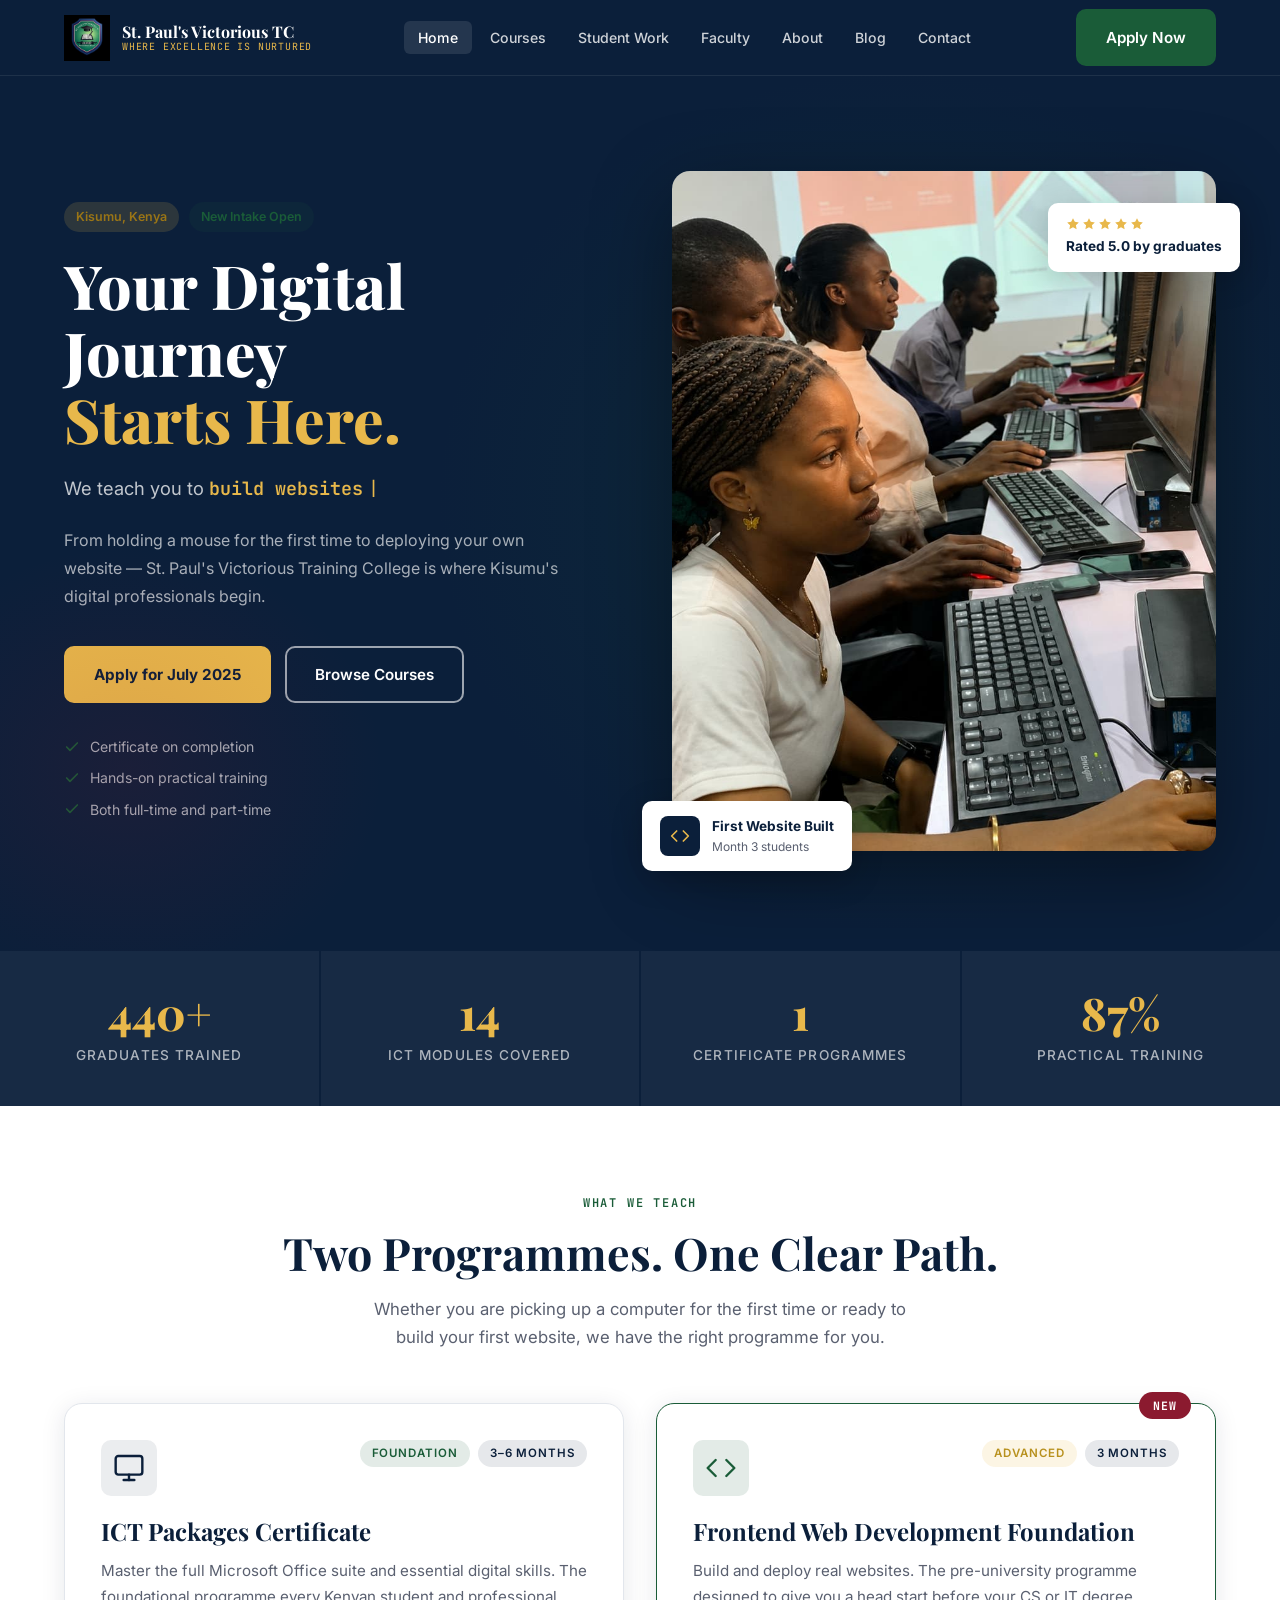
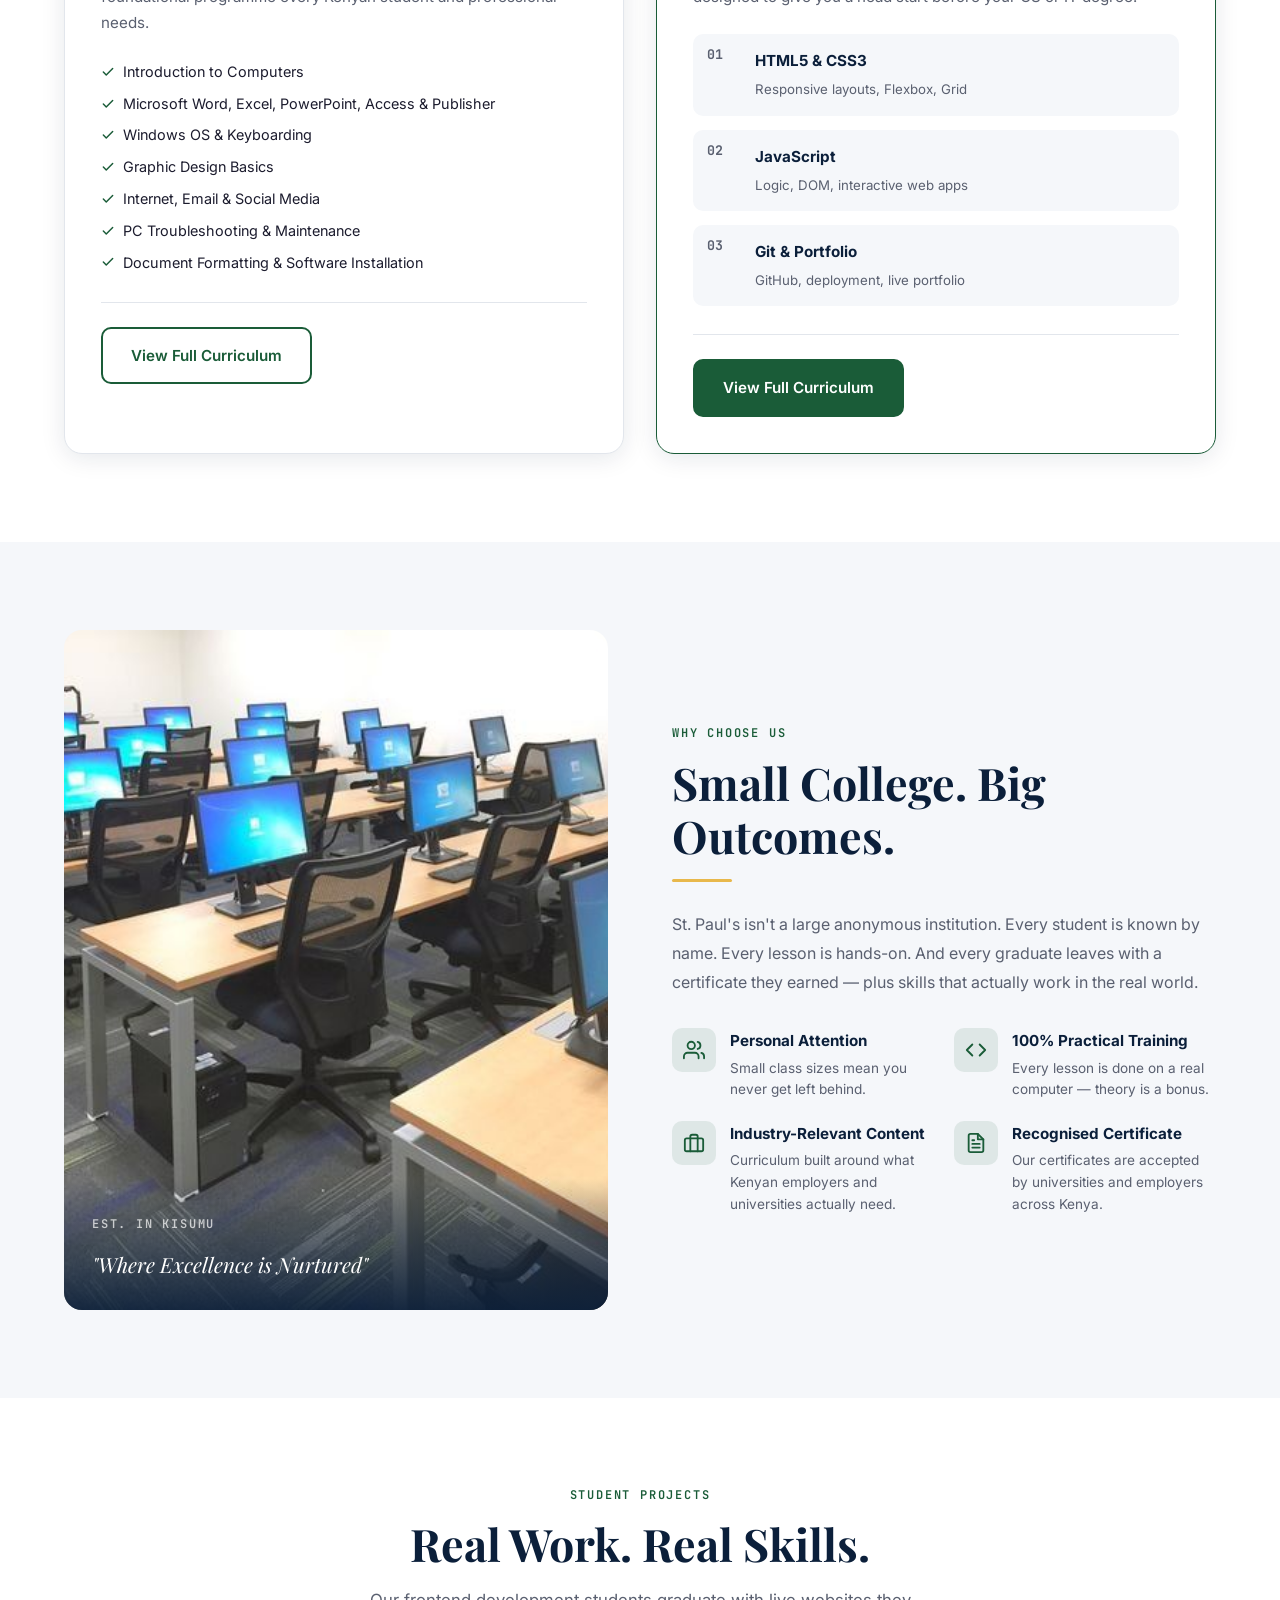
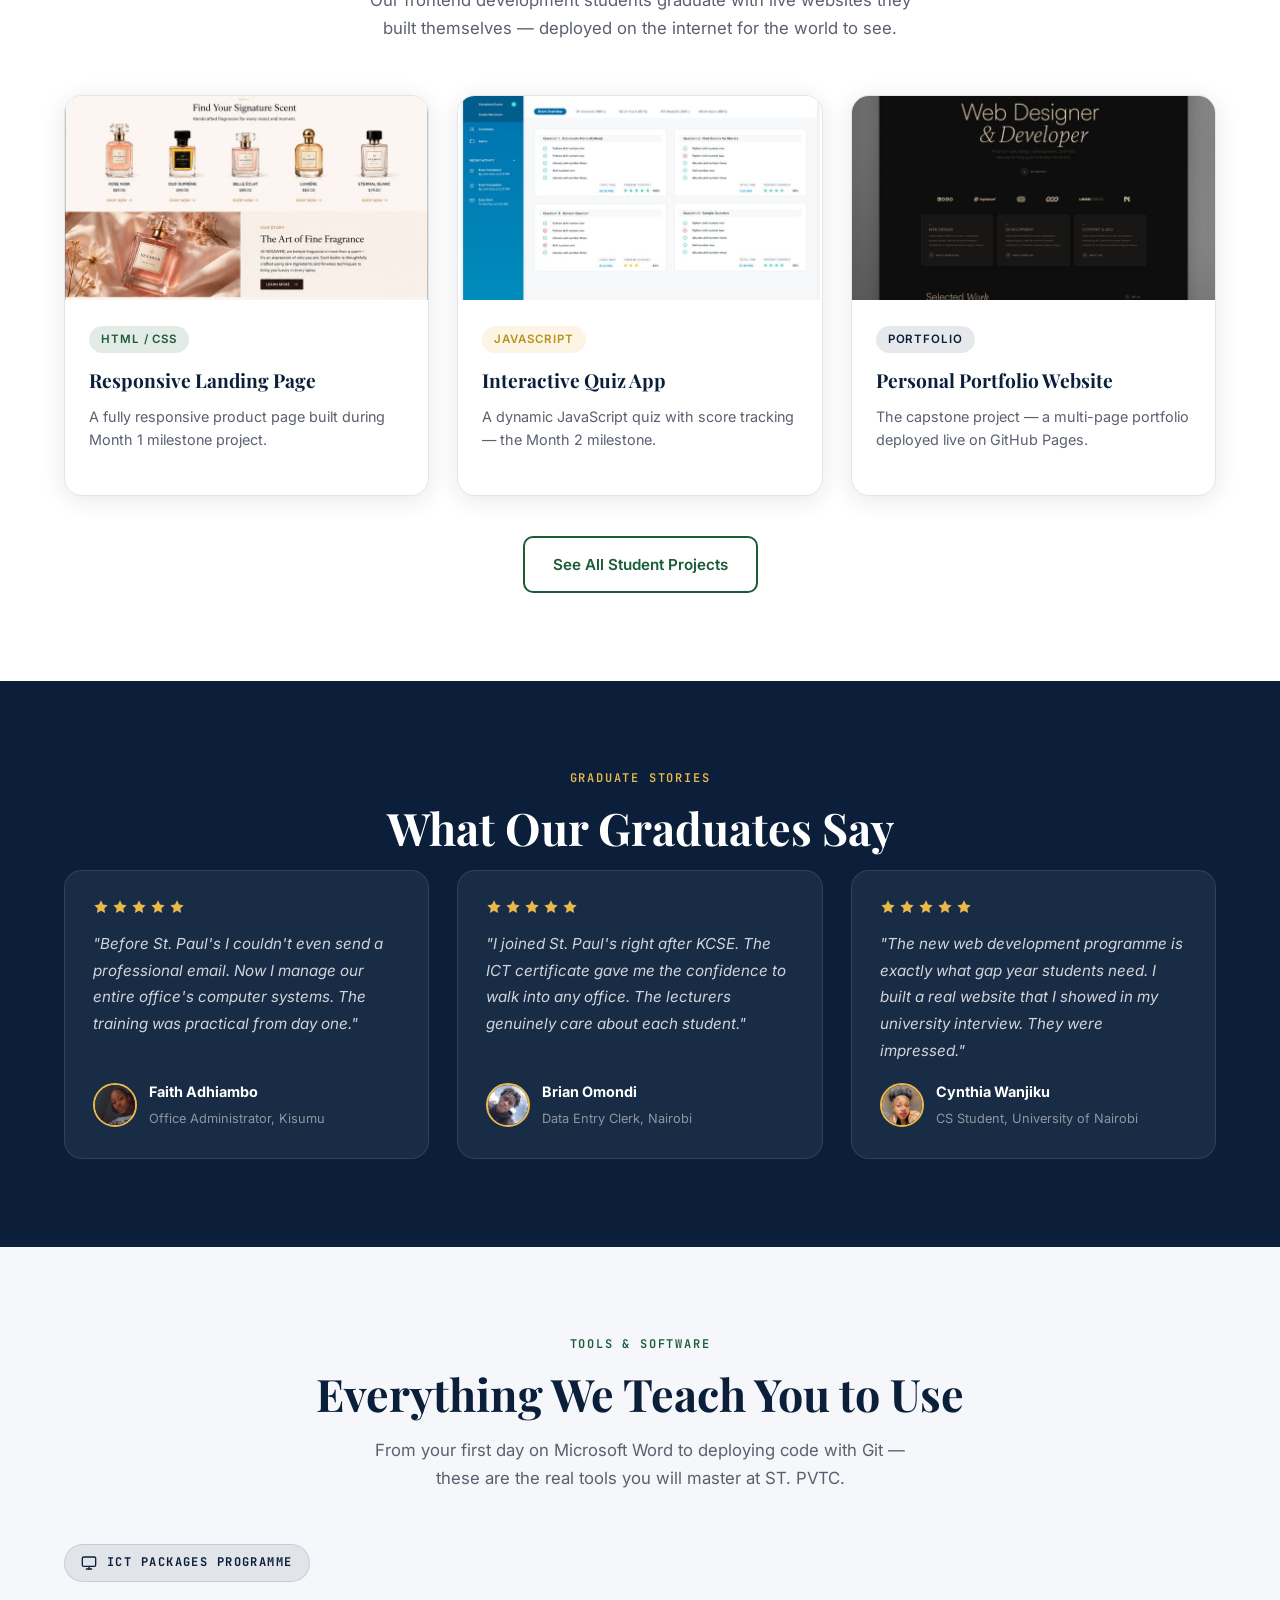
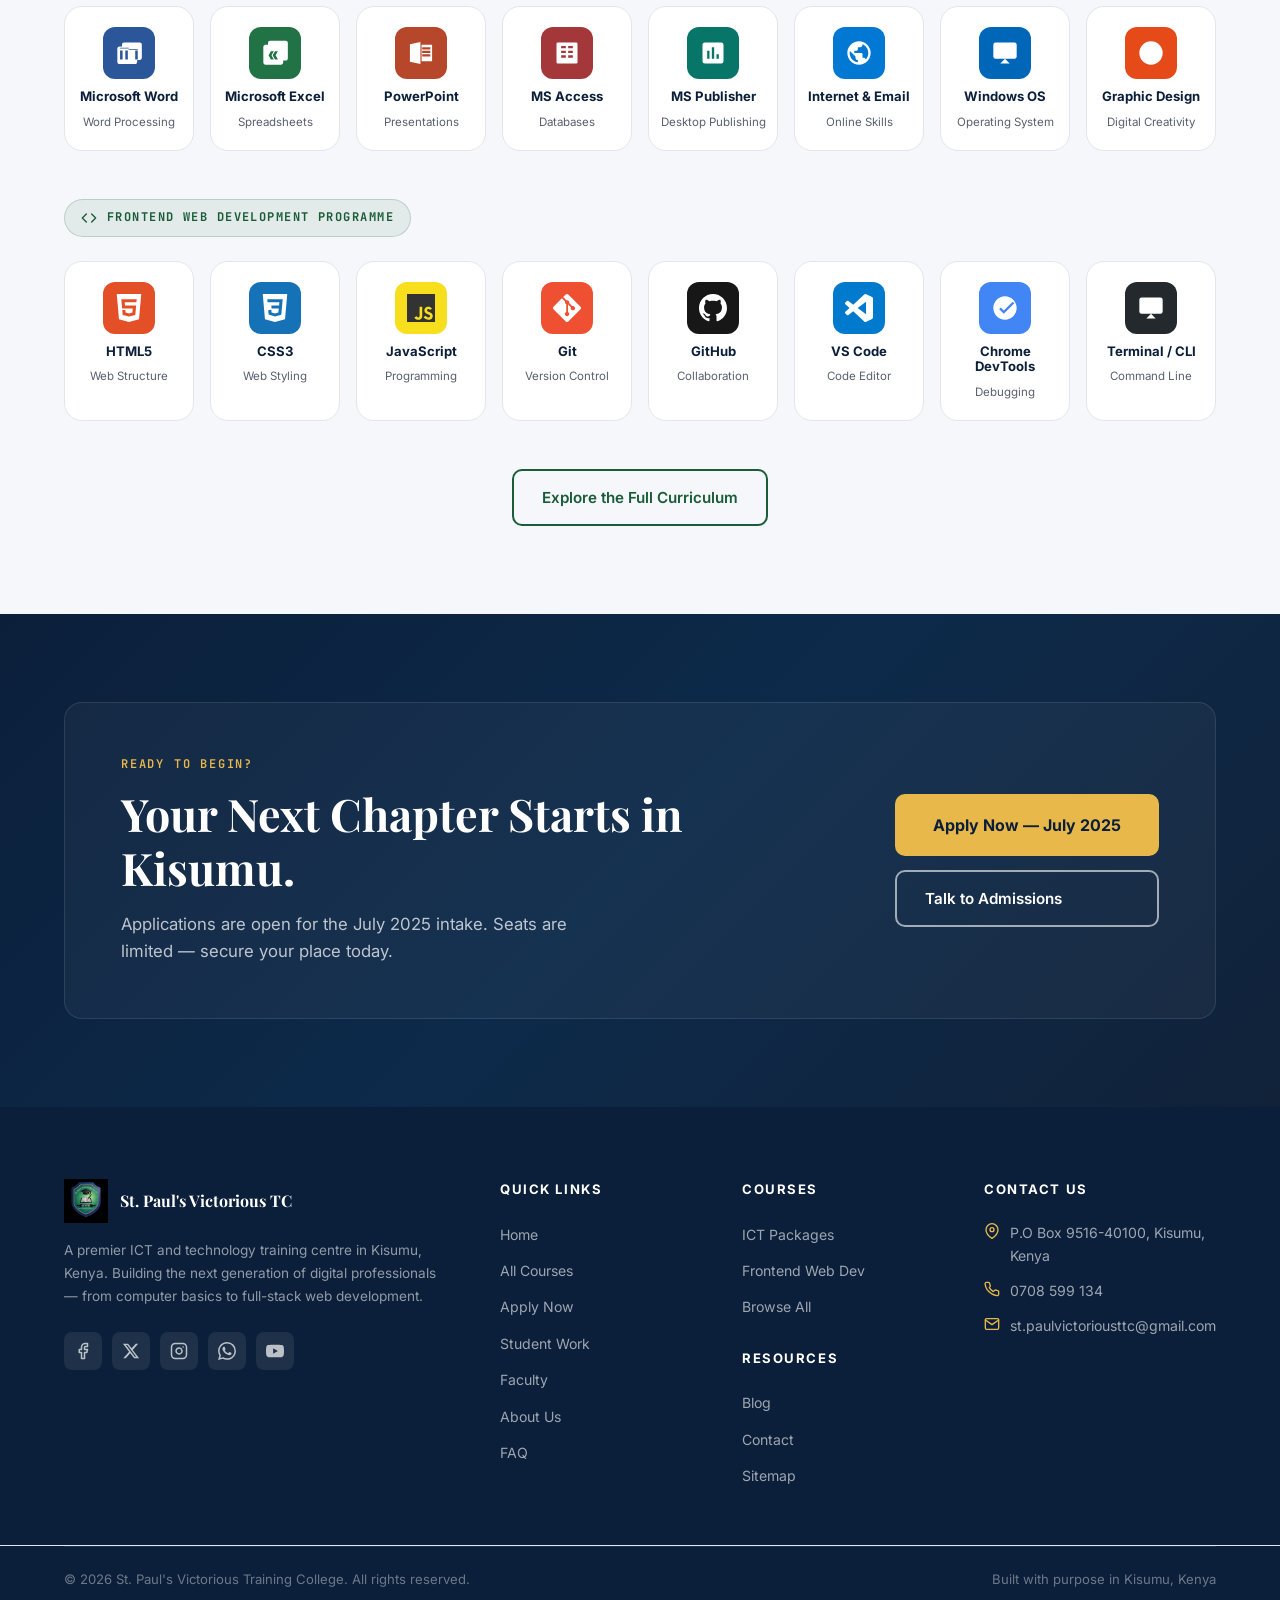
==== commit e74625d1: "Edited index.html URLand fixed global.js to fix the home page reload bug" ====
--- a/index.html
+++ b/index.html
@@ -33,7 +33,10 @@
     },
     "telephone": "+254708599134",
     "email": "st.paulvictoriousttc@gmail.com",
-    "sameAs": ["FACEBOOK_URL", "INSTAGRAM_URL", "TWITTER_URL"]
+    "sameAs": ["https://www.facebook.com/profile.php?id=61589456675954
+
+", "https://www.instagram.com/zygoatfans?igsh=d3U3ZDU4YzRhNmNx
+", "https://x.com/ogero9258"]
   }
   </script>
 </head>
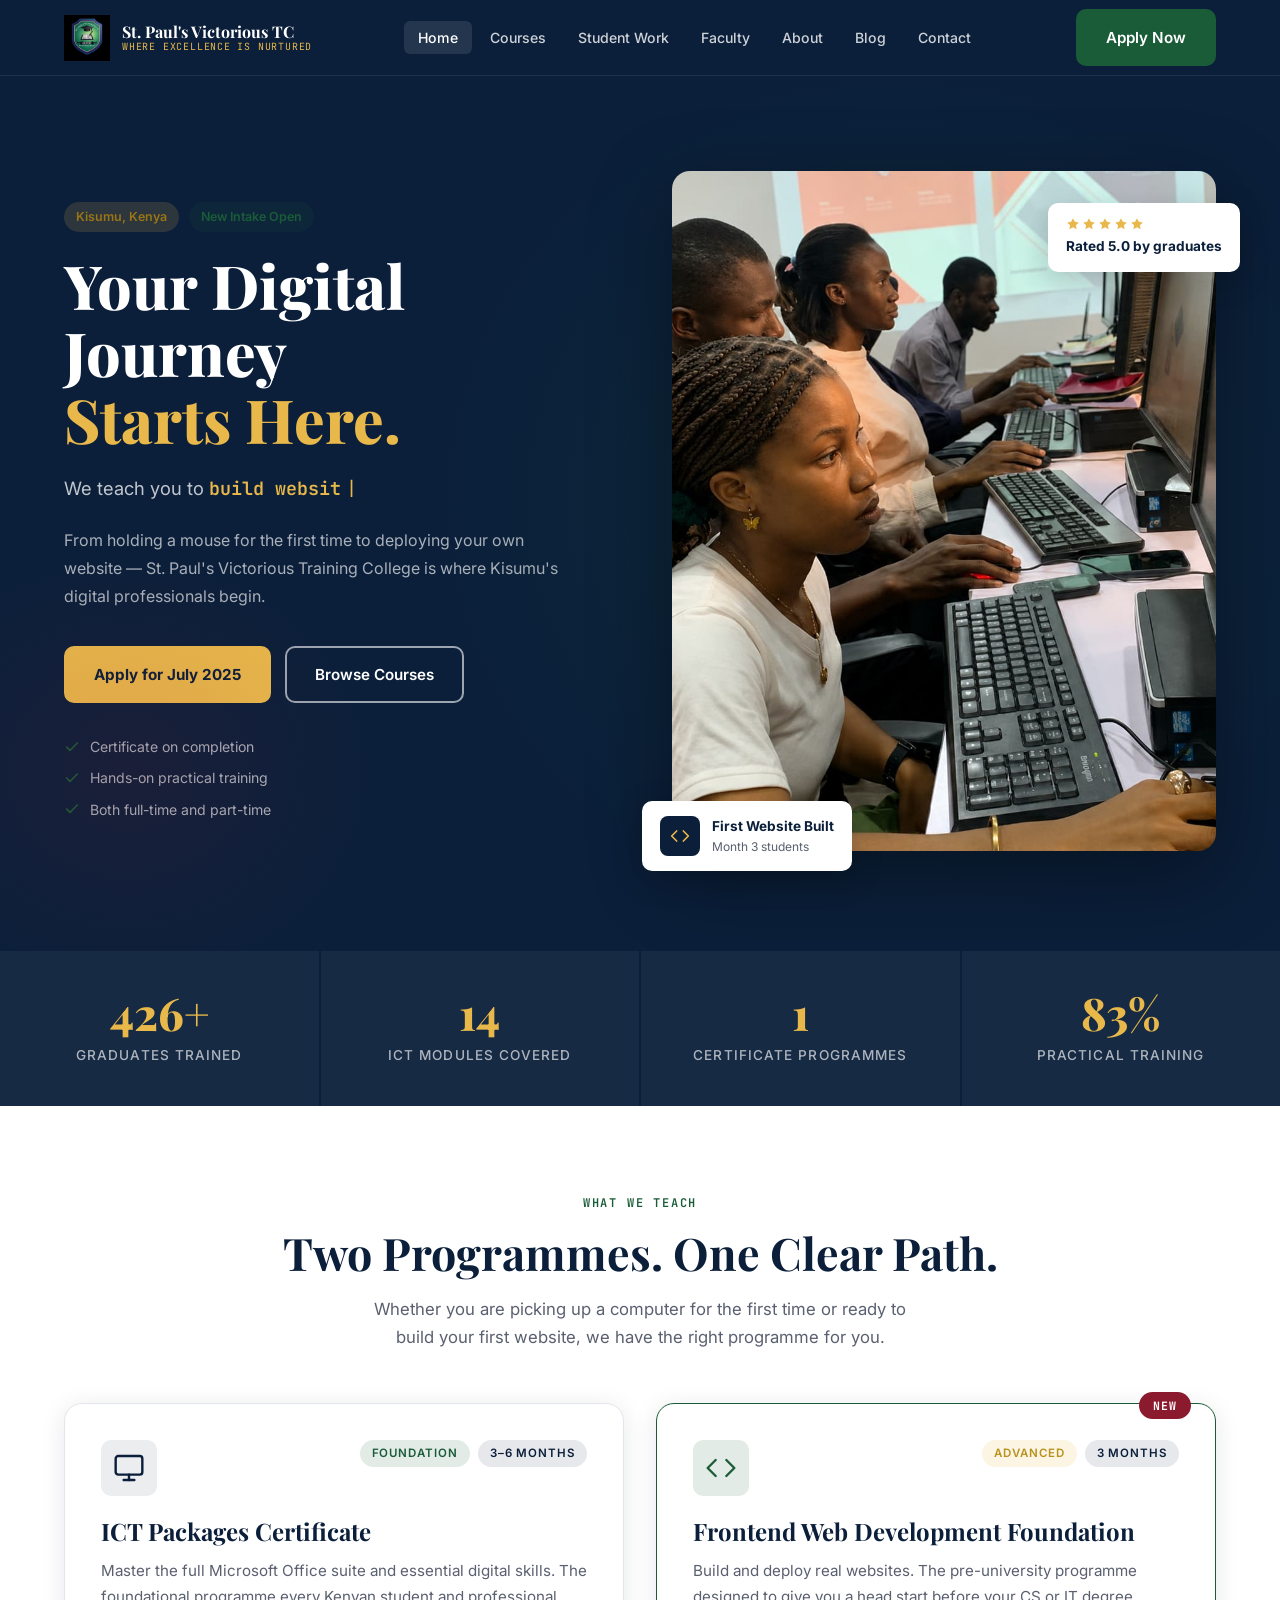
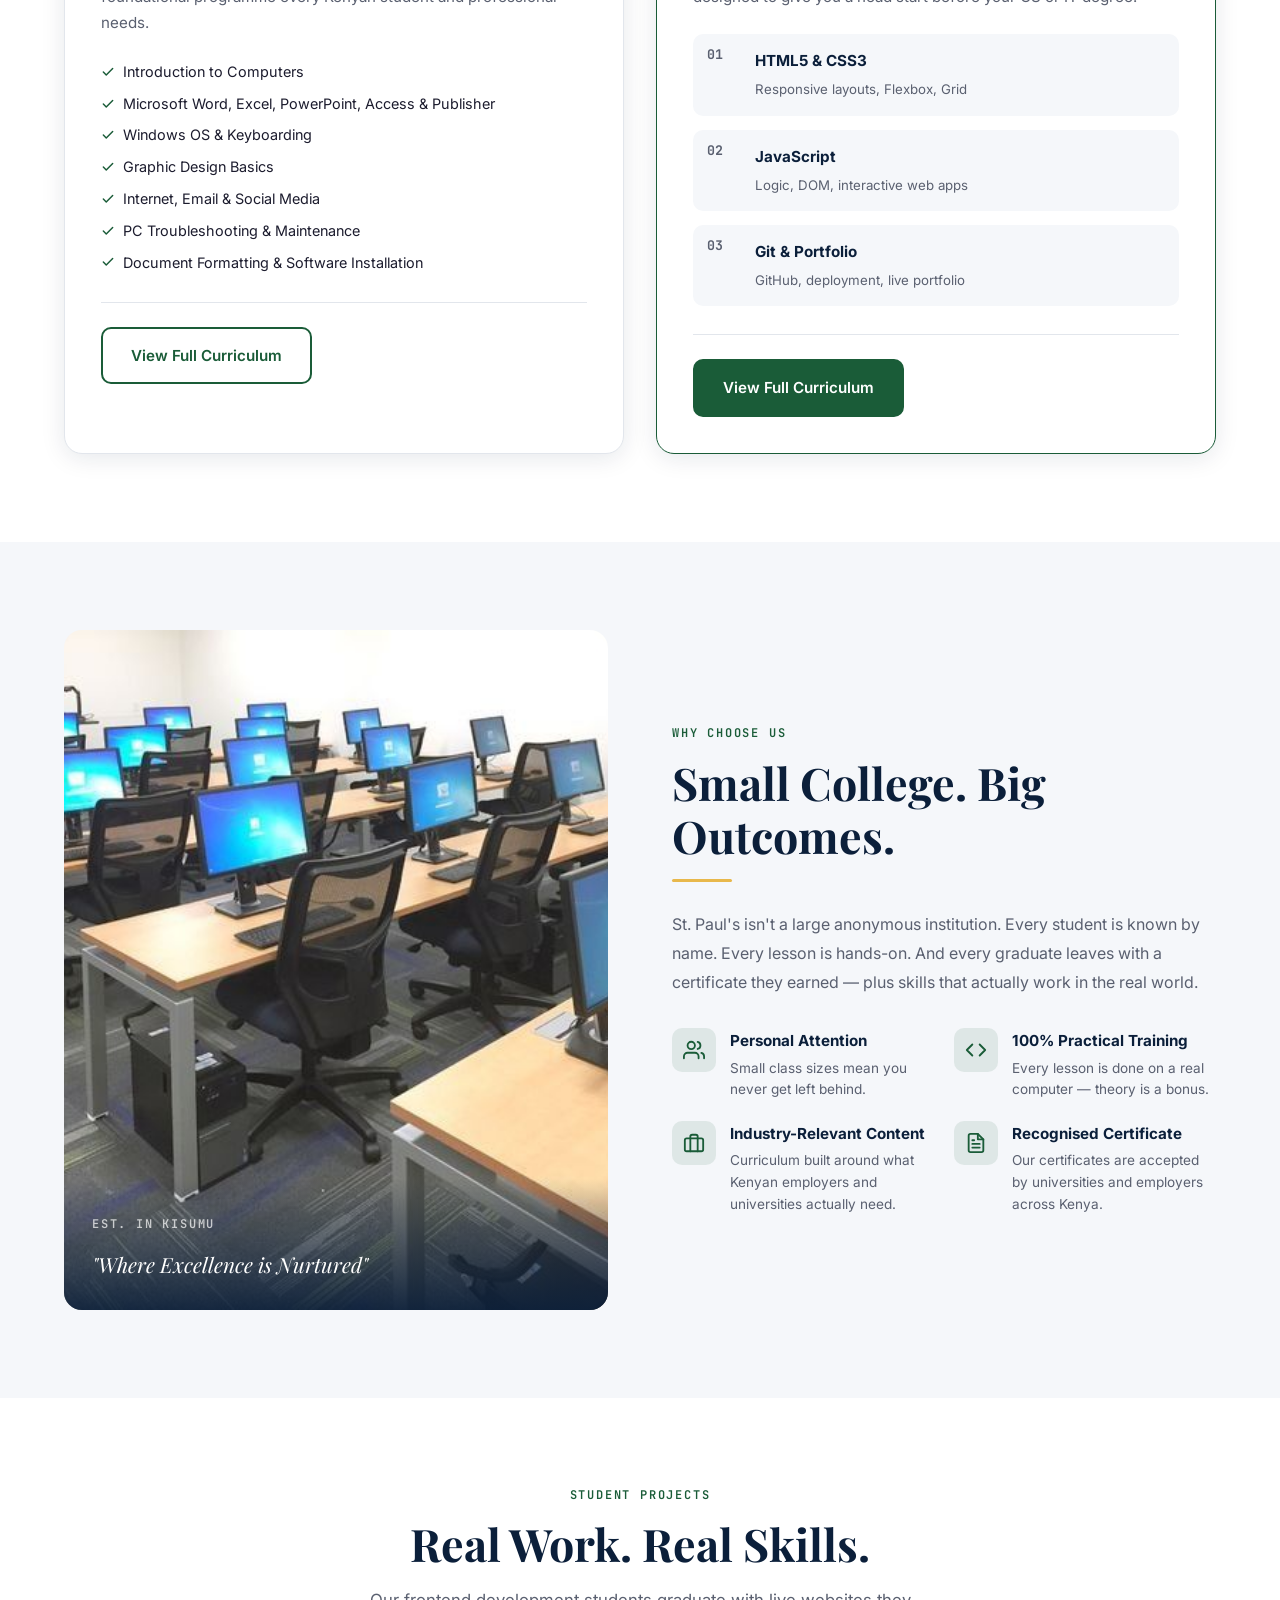
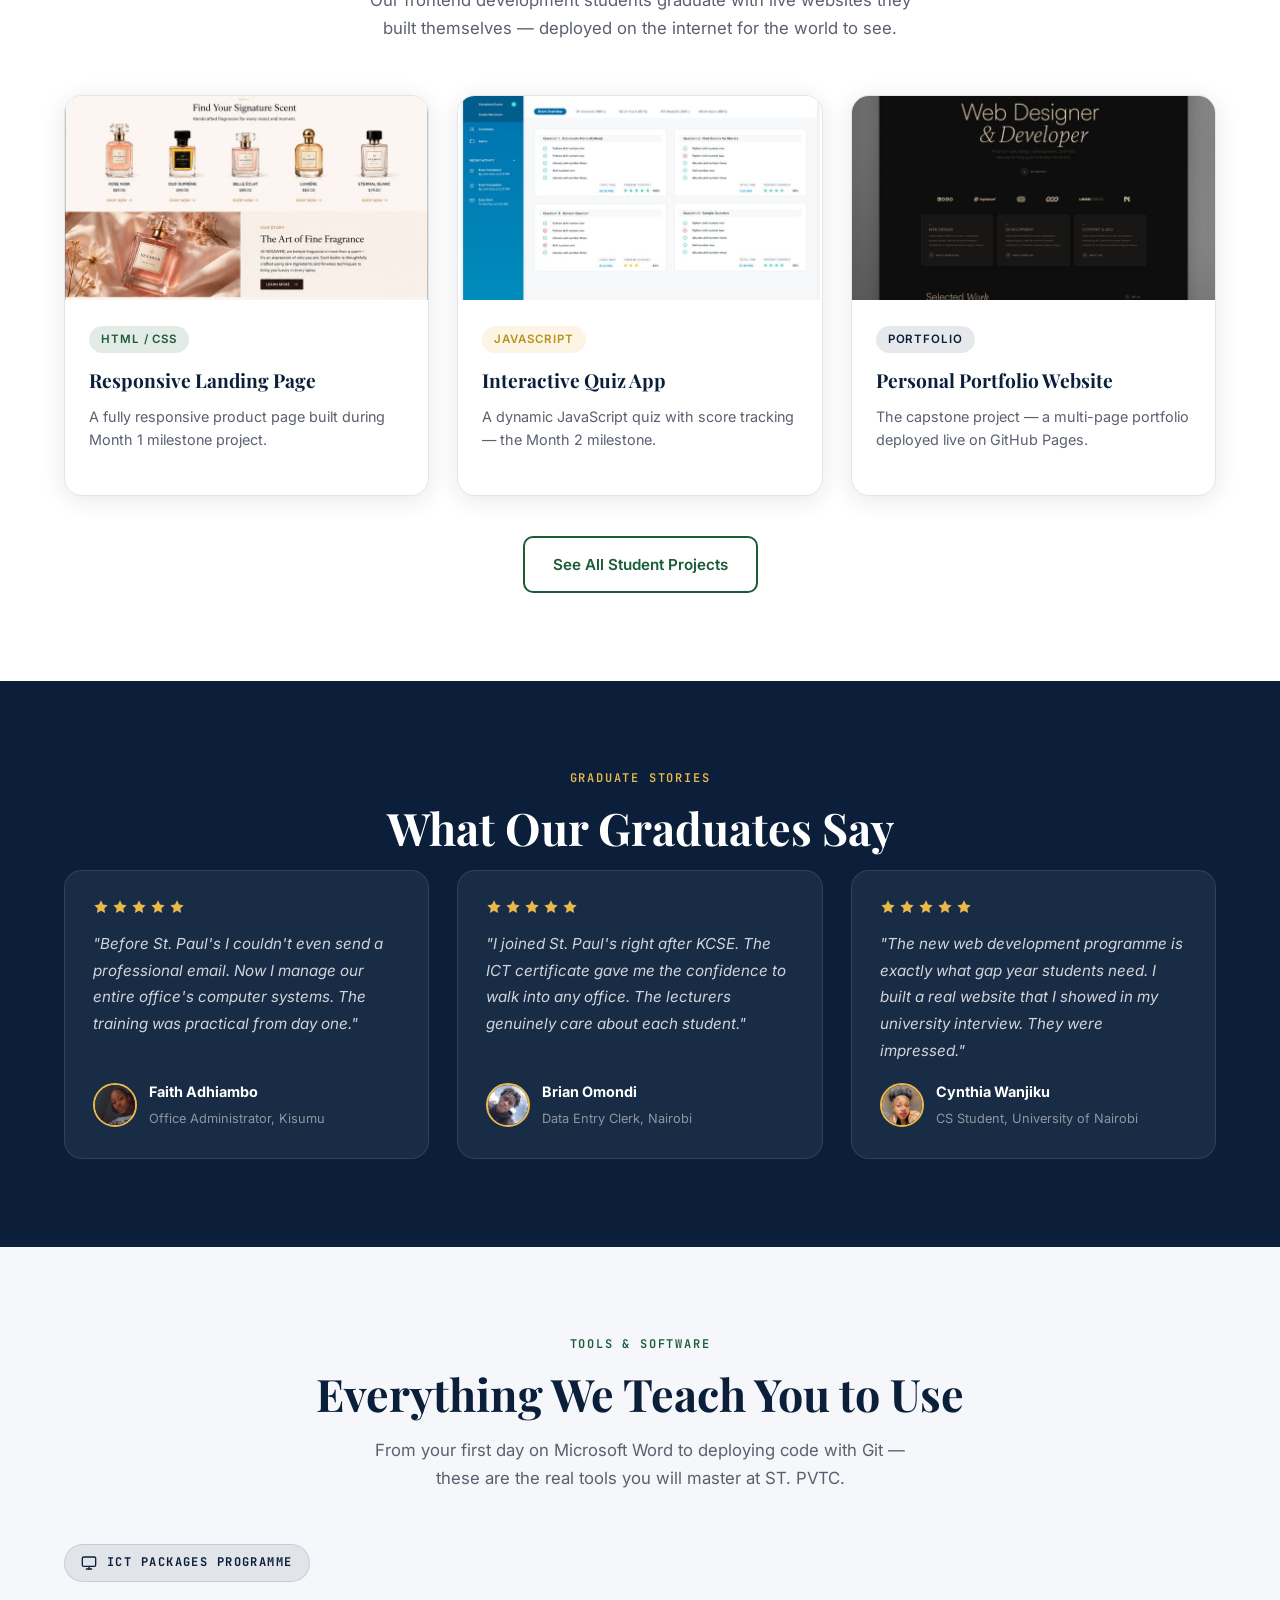
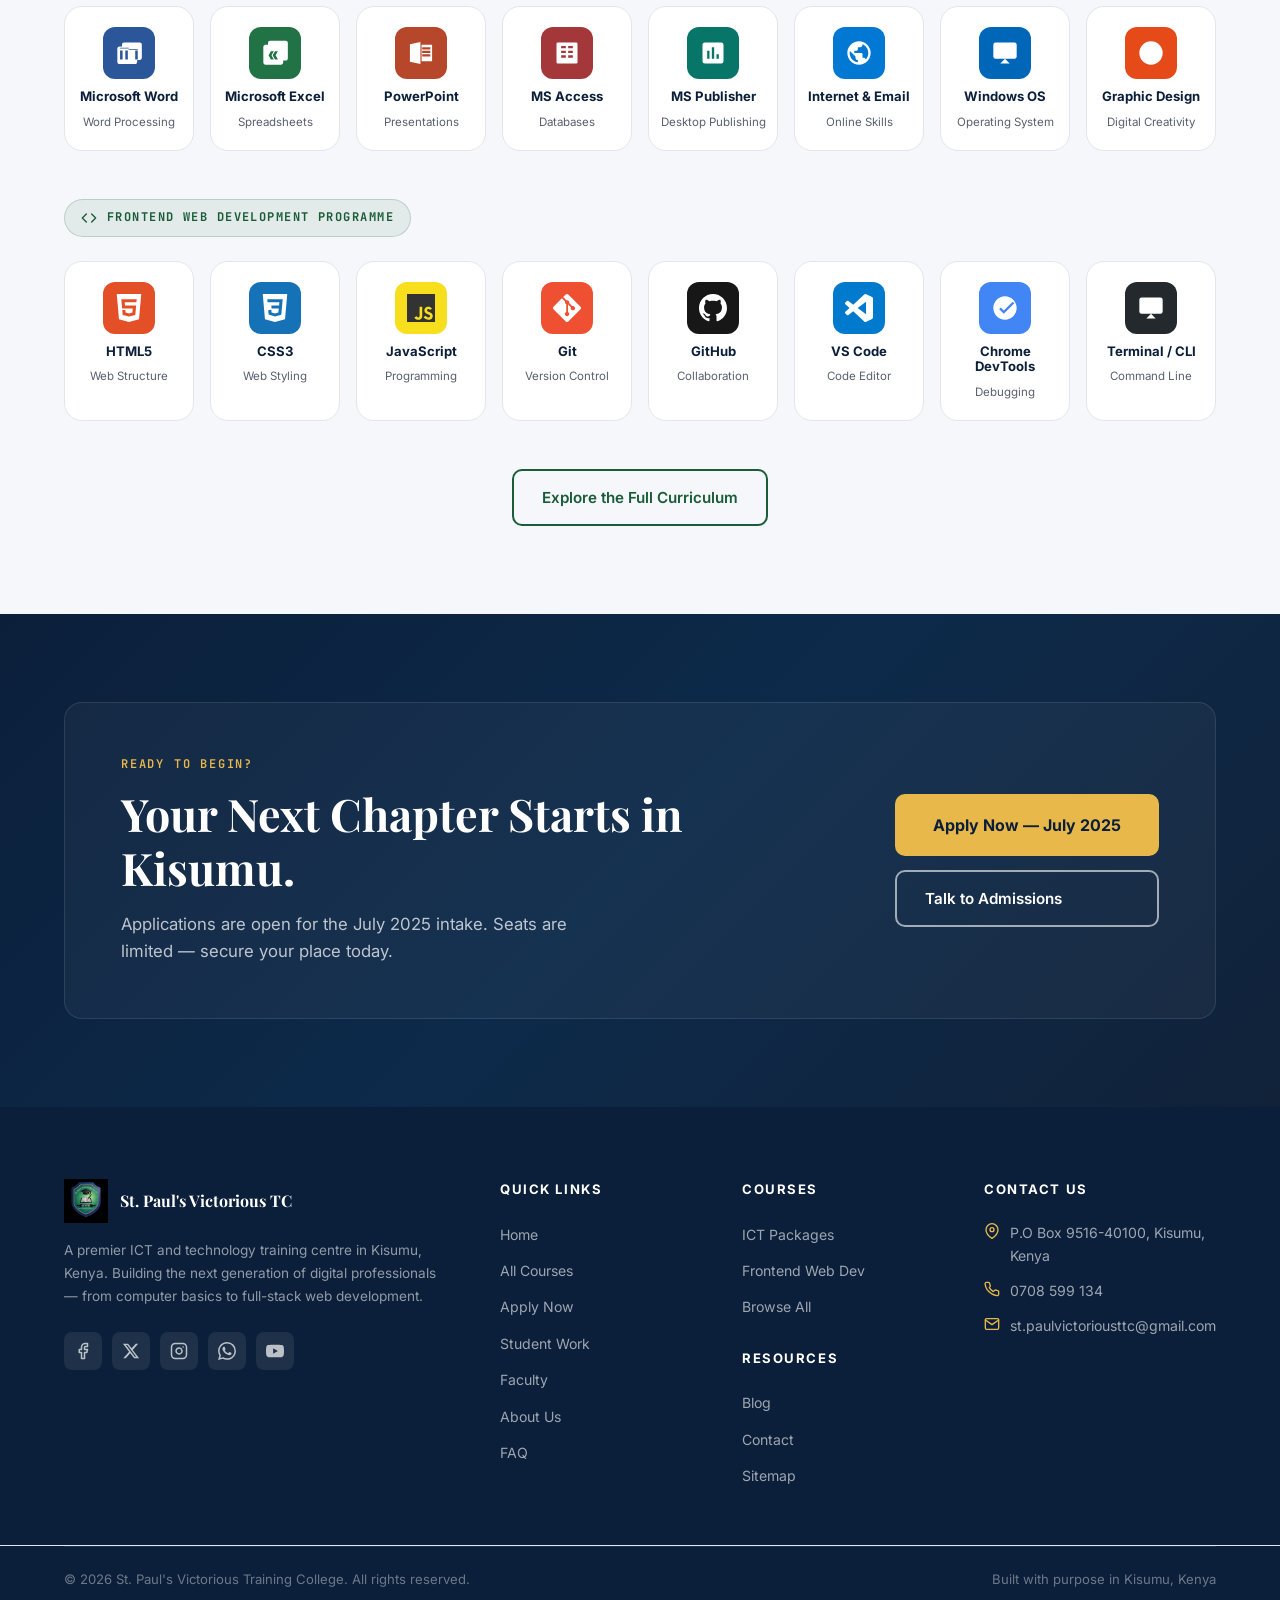
==== commit 847a89ed: "Fixed newline problem as the social links in global.js" ====
--- a/index.html
+++ b/index.html
@@ -33,10 +33,11 @@
     },
     "telephone": "+254708599134",
     "email": "st.paulvictoriousttc@gmail.com",
-    "sameAs": ["https://www.facebook.com/profile.php?id=61589456675954
-
-", "https://www.instagram.com/zygoatfans?igsh=d3U3ZDU4YzRhNmNx
-", "https://x.com/ogero9258"]
+    "sameAs": [
+  "https://www.facebook.com/profile.php?id=61589456675954",
+  "https://www.instagram.com/zygoatfans?igsh=d3U3ZDU4YzRhNmNx",
+  "https://x.com/ogero9258"
+]
   }
   </script>
 </head>
